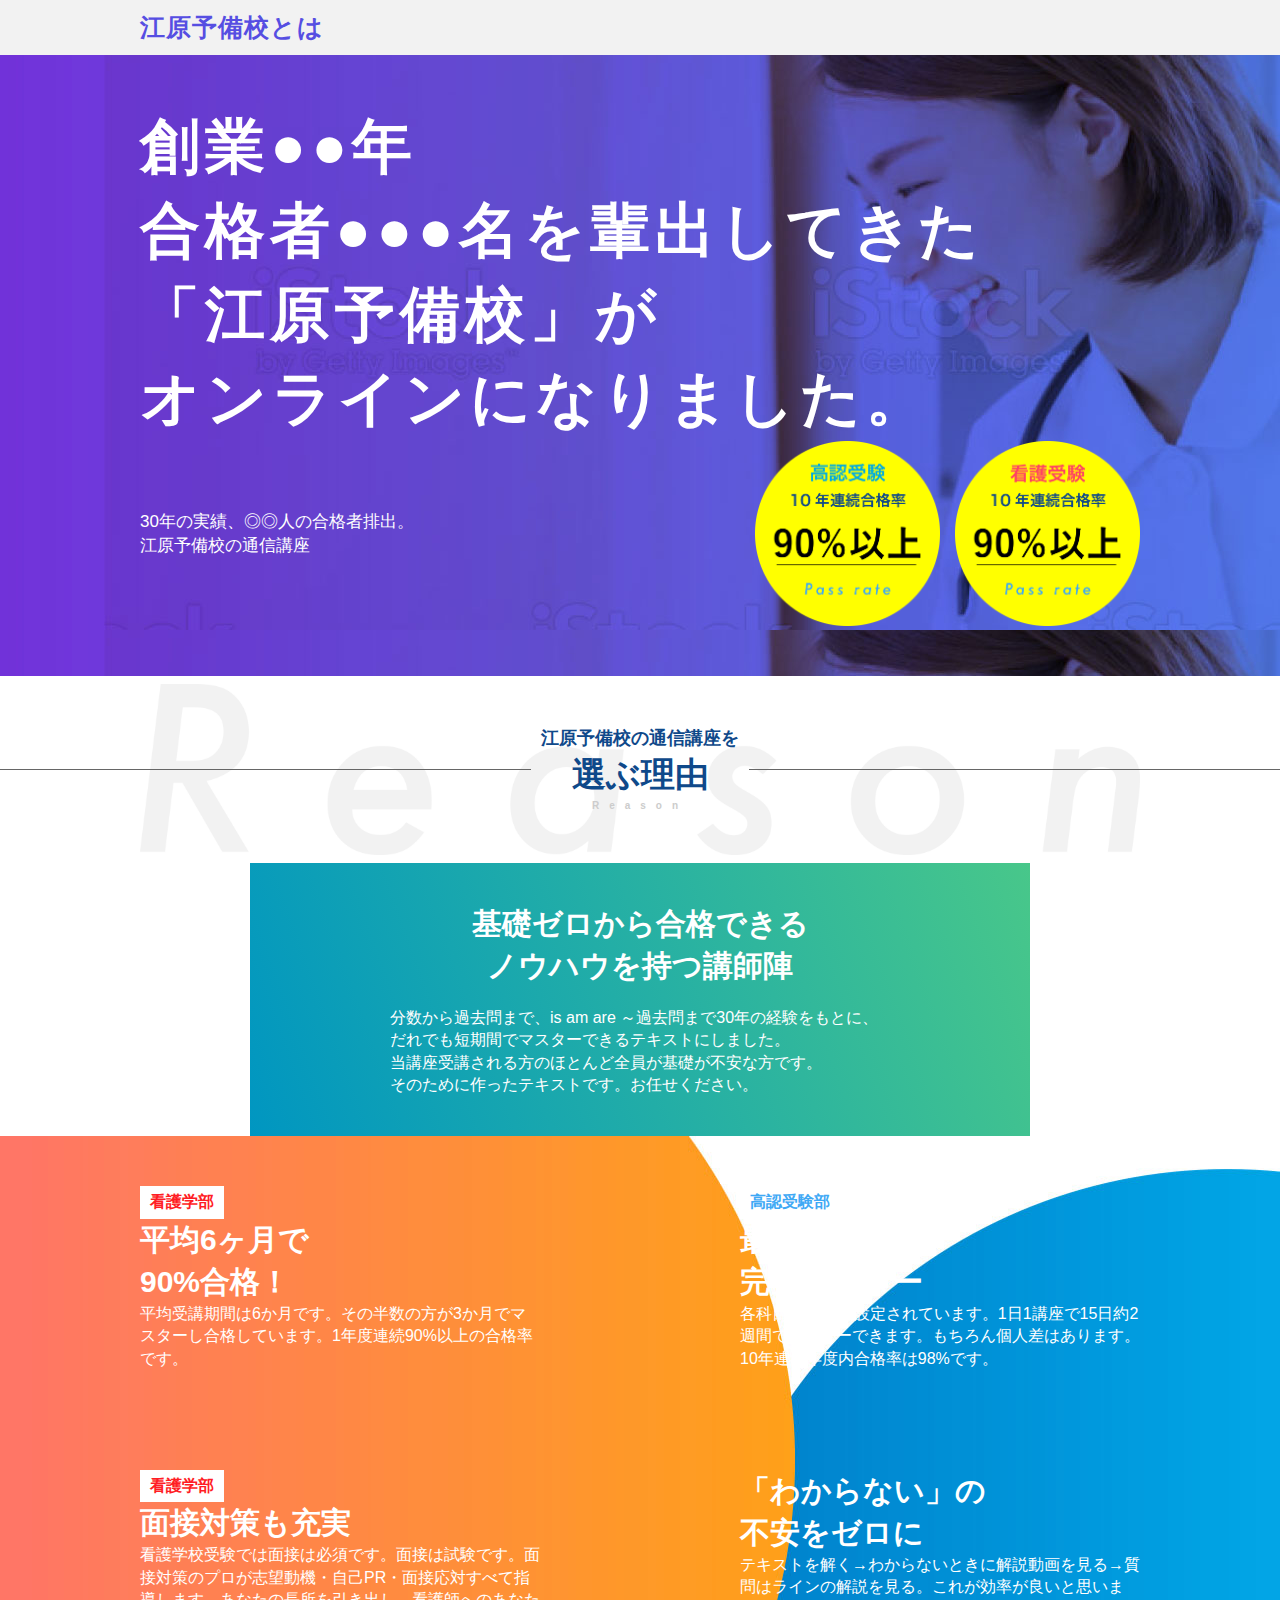
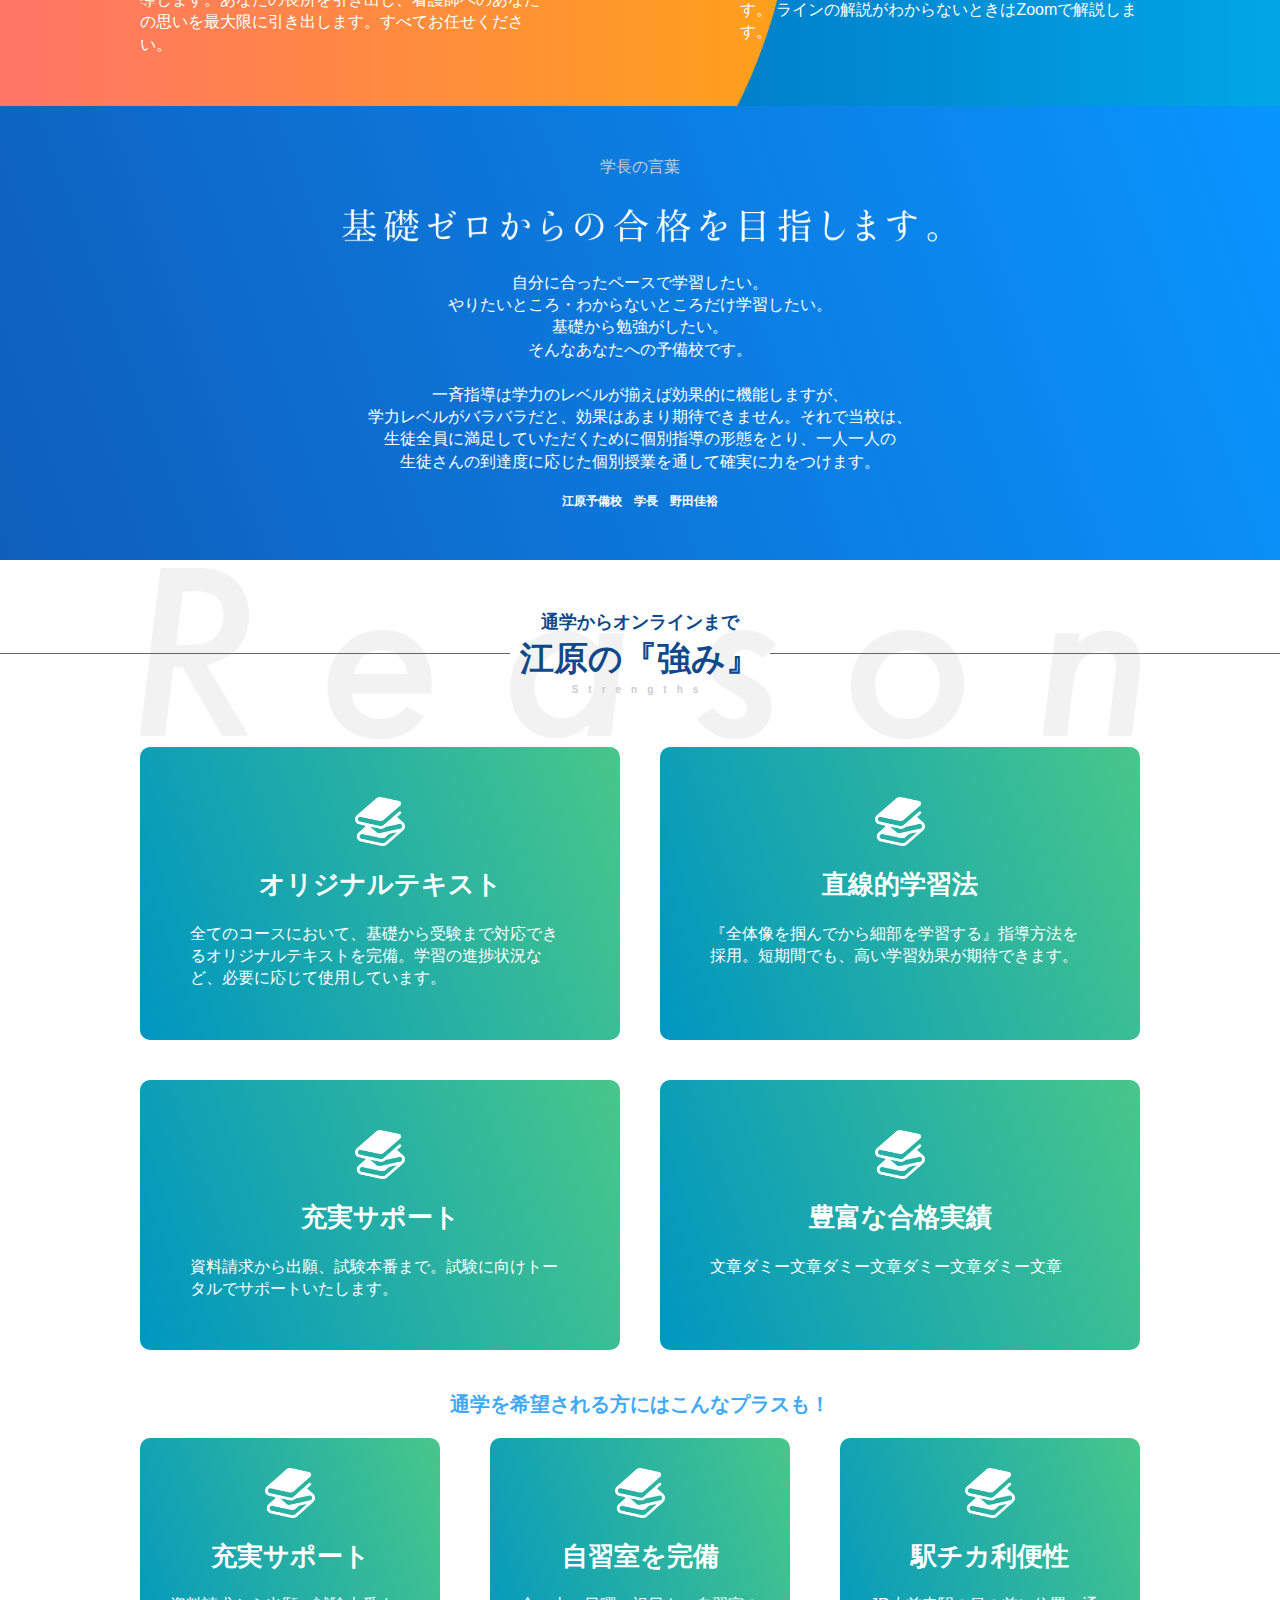
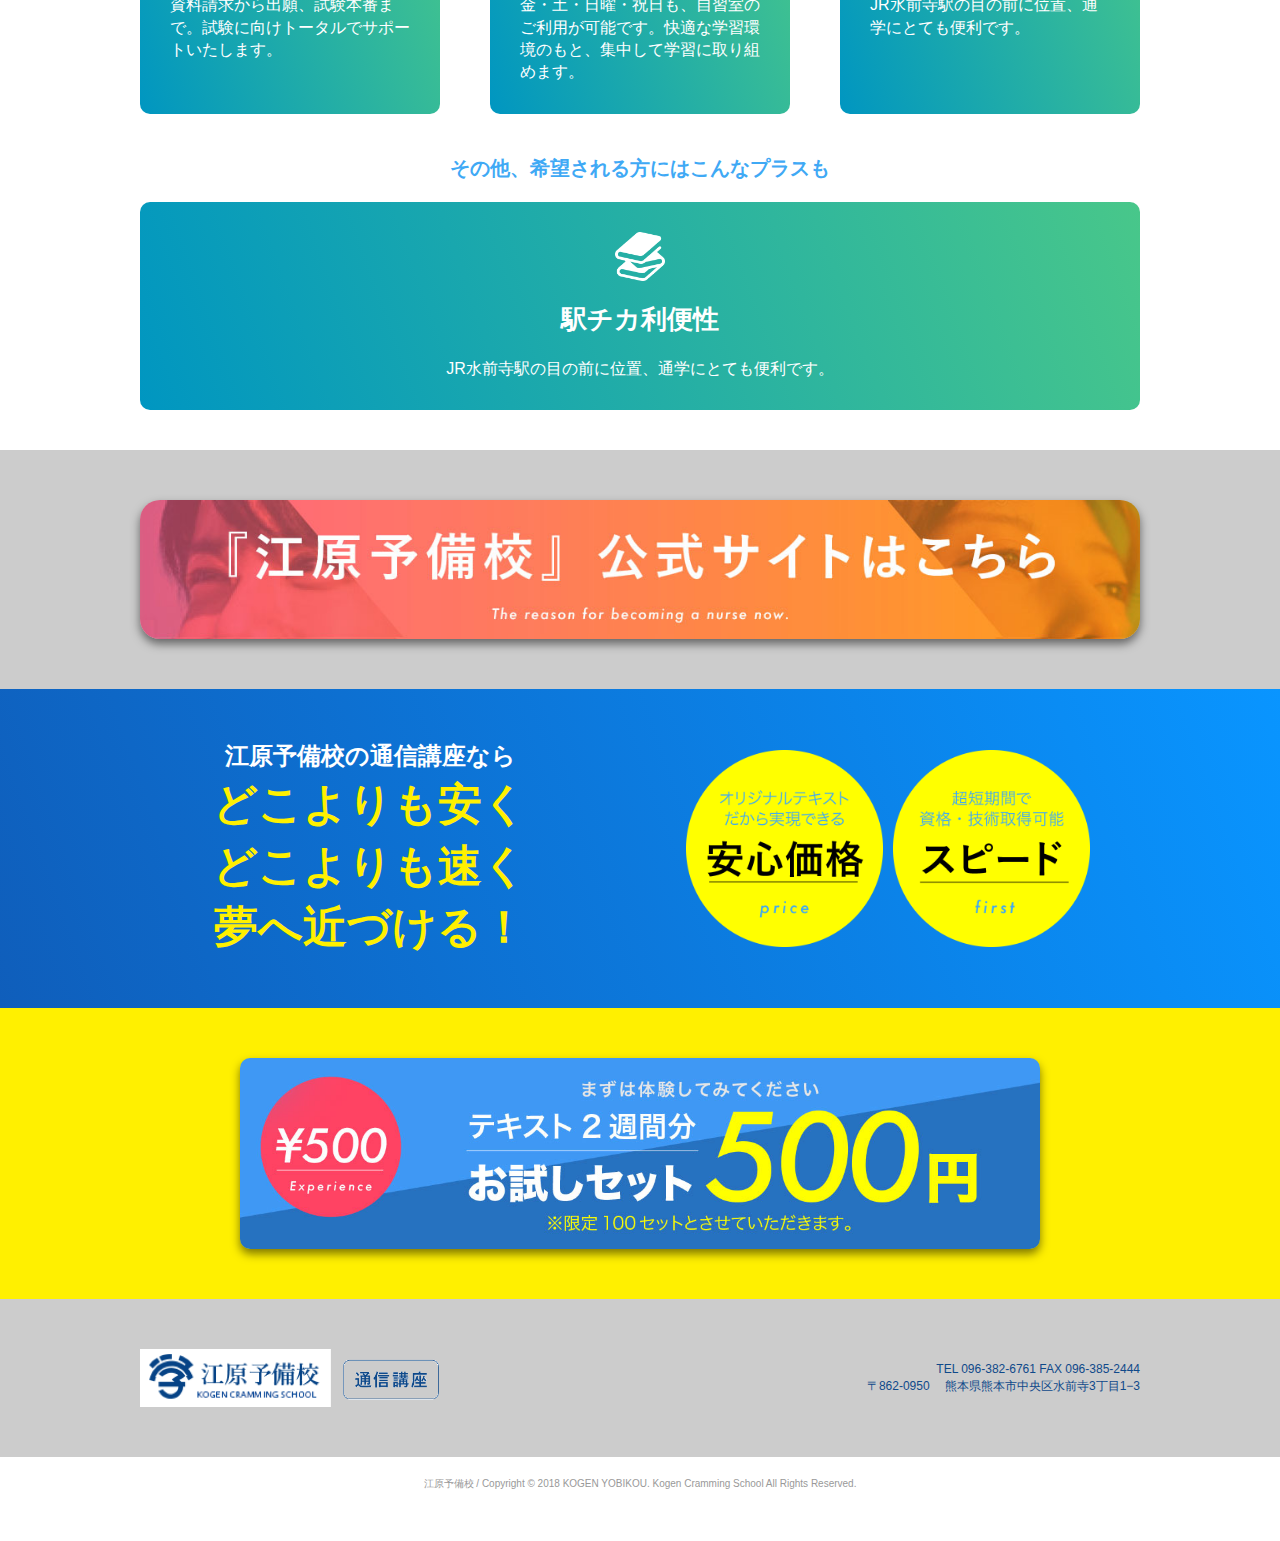
==== about/index.html @ 9f436725 "全ページ枠だけ完了" ====
<!DOCTYPE html>
<html lang="ja">

<head>

<meta charset="UTF-8">
<meta name="viewport" content="width=device-width, initial-scale=1, minimum-scale=1, maximum-scale=1, user-scalable=no">

<title>江原予備校とは？ | 江原予備校の通信講座</title>
<meta name="description" content="">
<meta name="keywords" content="通信講座,高卒認定受験,看護学校受験,高認,リモート,短期間,テキスト">
<meta name="author" content="江原予備校">
<meta name="title" content="江原予備校とは？">

<link rel="apple-touch-icon" href="../images/logo.jpeg" />
<link rel="icon" href="../images/logo.jpeg" />
<link rel="shortcut icon" href="../images/logo.jpeg" />

<link rel="stylesheet" type="text/css" href="../css/reset.css">
<link rel="stylesheet" type="text/css" href="../css/common.css">
<link rel="stylesheet" type="text/css" href="../css/about.css">

<!--js-->
<script type="text/javascript" src="https://ajax.googleapis.com/ajax/libs/jquery/2.2.4/jquery.min.js"></script>



<!-- Global site tag (gtag.js) - Google Analytics -->
</head>
<body>


<!--〜〜〜〜〜〜〜〜〜〜〜〜〜〜〜〜〜〜 header 〜〜〜〜〜〜〜〜〜〜〜〜〜〜〜〜〜〜-->
<header>



</header>
<!--〜〜〜〜〜〜〜〜〜〜〜〜〜〜〜〜〜〜 /header 〜〜〜〜〜〜〜〜〜〜〜〜〜〜〜〜〜〜-->
<!--〜〜〜〜〜〜〜〜〜〜〜〜〜〜〜〜〜〜 /header 〜〜〜〜〜〜〜〜〜〜〜〜〜〜〜〜〜〜-->

<!--〜〜〜〜〜〜〜〜〜〜〜〜〜〜〜〜〜〜 main 〜〜〜〜〜〜〜〜〜〜〜〜〜〜〜〜〜〜-->
<main>



<div class="hasei_head01 goukaku">
<div class="content_1000">
<h1 clss="sp_tx02">江原予備校とは</h1>
</div><!--1000-->
</div><!--hasei_head02-->



<div class="hasei_topimage goukaku">
<div class="content_1000">

<p class="hasei_topimage_big sp_tx01">創業●●年<br>
合格者●●●名を輩出してきた<br>
「江原予備校」が<br>
オンラインになりました。
</p>

<div class="hasei_topimage_bottom">
<p class="hasei_topimage_small sp_tx03">30年の実績、◎◎人の合格者排出。<br>江原予備校の通信講座</p>

<div class="hasei_topimage_icon">
<p><img src="../images/icon_kounin.png" alt=""/></p>
<p><img src="../images/icon_kango.png" alt=""/></p>
</div><!--icon-->

</div><!--bottom-->

</div><!--1000-->
</div><!--topimage-->





<div class="common_ti01 reason darkblue">
<div class="common_ti_in">
<p>江原予備校の通信講座を</p>
<h2>選ぶ理由</h2>
<span>Reason</span>
</div><!--in-->
</div><!--common_ti01-->


<div class="content_1000">
<div class="aboutbox01 bg_green01">
<h3>基礎ゼロから合格できる<br>
ノウハウを持つ講師陣</h3>
<p>分数から過去問まで、is am are ～過去問まで30年の経験をもとに、だれでも短期間でマスターできるテキストにしました。<br>
当講座受講される方のほとんど全員が基礎が不安な方です。<br>
そのために作ったテキストです。お任せください。</p>
</div><!--box01-->

</div><!--1000-->


<style>
.aboutbox01{
color: #fff;
padding:4%;
max-width:700px;
margin:0 auto;
}
.aboutbox01 h3{
font-weight: bold;
font-size:3rem;
text-align: center;
margin-bottom:20px;
}
.aboutbox01 p{
width:500px;
margin:0 auto;
}
</style>



<div class="aboutbox02">

<div class="content_1000">

<div class="aboutbox02_in">

<div class="aboutbox02_1">
<div class="about_txicon02">看護学部</div>
<h3>平均6ヶ月で<br>
90%合格！</h3>
<p>平均受講期間は6か月です。その半数の方が3か月でマスターし合格しています。1年度連続90%以上の合格率です。</p>
</div><!--02_1-->

<div class="aboutbox02_1">
<div class="about_txicon01">高認受験部</div>
<h3>最短2習慣で<br>
完全マスター</h3>
<p>各科目15講座で設定されています。1日1講座で15日約2週間でマスターできます。もちろん個人差はあります。
10年連続年度内合格率は98%です。</p>
</div><!--02_1-->

<div class="aboutbox02_1">
<div class="about_txicon02">看護学部</div>
<h3>面接対策も充実</h3>
<p>看護学校受験では面接は必須です。面接は試験です。面接対策のプロが志望動機・自己PR・面接応対すべて指導します。あなたの長所を引き出し、看護師へのあなたの思いを最大限に引き出します。すべてお任せください。</p>
</div><!--02_1-->

<div class="aboutbox02_1">
<h3>「わからない」の<br>
不安をゼロに</h3>
<p>テキストを解く→わからないときに解説動画を見る→質問はラインの解説を見る。これが効率が良いと思います。
ラインの解説がわからないときはZoomで解説します。</p>
</div><!--02_1-->

</div><!--02_in-->
</div><!--1000-->

</div><!--02-->
<style>

.aboutbox02{
background: url("images/cercle_bg.jpg")
}
.aboutbox02_in{
display: flex;
flex-wrap:wrap;
justify-content: space-between;
}


.aboutbox02_1{
color:#fff;
flex-basis:40%;
margin:50px 0;
}
.aboutbox02_1 h3{
font-weight: bold;
font-size:3rem;
}
.about_txicon01{
background-color:#fff;
font-weight: bold;
color:#3FA9F5;
display: inline-block;
padding:5px 10px;
}
.about_txicon02{
background-color:#fff;
font-weight: bold;
color:#FF1D25;
display: inline-block;
padding:5px 10px;
}



</style>







<div class="message_bg bg_darkblue01">
<div class="content_1000">
<h2>学長の言葉</h2>
<h3><img src="../images/message_ti.png"  alt=""/></h3>
<p>自分に合ったペースで学習したい。<br>
やりたいところ・わからないところだけ学習したい。<br>
基礎から勉強がしたい。<br>
そんなあなたへの予備校です。<br>
<br>
一斉指導は学力のレベルが揃えば効果的に機能しますが、<br>
学力レベルがバラバラだと、効果はあまり期待できません。それで当校は、<br>
生徒全員に満足していただくために個別指導の形態をとり、一人一人の<br>
生徒さんの到達度に応じた個別授業を通して確実に力をつけます。
</p>
<span>江原予備校　学長　野田佳裕</span>
</div><!--1000-->
</div><!--mes-->











<div class="common_ti01 reason darkblue">
<div class="common_ti_in">
<p>通学からオンラインまで</p>
<h2>江原の『強み』</h2>
<span>Strengths</span>
</div><!--in-->
</div><!--common_ti01-->






<div class="st_wrap">

<div class="content_1000">

<div class="st_flex01">

<div class="st_box01 bg_green01 st_box_ti">
<span><img src="images/icon01.png" alt=""/></span>
<h3>オリジナルテキスト </h3>
<p>全てのコースにおいて、基礎から受験まで対応できるオリジナルテキストを完備。学習の進捗状況など、必要に応じて使用しています。</p>
</div><!--box01-->

<div class="st_box01 bg_green01 st_box_ti">
<span><img src="images/icon01.png" alt=""/></span>
<h3>直線的学習法</h3>
<p>『全体像を掴んでから細部を学習する』指導方法を採用。短期間でも、高い学習効果が期待できます。</p>
</div><!--box01-->

<div class="st_box01 bg_green01 st_box_ti">
<span><img src="images/icon01.png" alt=""/></span>
<h3>充実サポート</h3>
<p>資料請求から出願、試験本番まで。試験に向けトータルでサポートいたします。</p>
</div><!--box01-->

<div class="st_box01 bg_green01 st_box_ti">
<span><img src="images/icon01.png" alt=""/></span>
<h3>豊富な合格実績</h3>
<p>文章ダミー文章ダミー文章ダミー文章ダミー文章</p>
</div><!--box01-->
</div><!--flex01-->



<style>
.st_wrap{
color:#fff;
}
.st_flex01{
display: flex;
justify-content: space-between;
flex-wrap: wrap;
}
.st_box01{
flex-basis:38%;
border-radius:10px;
padding:5%;
margin-bottom:4%;
}
.st_box_ti span{
display: block;
max-width:50px;
margin:0 auto;
}
.st_box_ti h3{
text-align: center;
font-weight: bold;
font-size:2.6rem;
margin:20px 0;
}

.st_bigti{
text-align: center;
font-weight: bold;
color:#3FA9F5;
margin-bottom:20px;
font-size:2rem;
}

.st_flex02{
display: flex;
justify-content: space-between;
}
.st_box02{
flex-basis:24%;
padding:3%;
border-radius:10px;
margin-bottom:4%;
}
</style>



<p class="st_bigti">通学を希望される方にはこんなプラスも！</p>






<div class="st_flex02">

<div class="st_box02 bg_green01 st_box_ti">
<span><img src="images/icon01.png" alt=""/></span>
<h3>充実サポート</h3>
<p>資料請求から出願、試験本番まで。試験に向けトータルでサポートいたします。</p>
</div><!--box02-->

<div class="st_box02 bg_green01 st_box_ti">
<span><img src="images/icon01.png" alt=""/></span>
<h3>自習室を完備</h3>
<p>金・土・日曜・祝日も、自習室のご利用が可能です。快適な学習環境のもと、集中して学習に取り組めます。</p>
</div><!--box02-->

<div class="st_box02 bg_green01 st_box_ti">
<span><img src="images/icon01.png" alt=""/></span>
<h3>駅チカ利便性</h3>
<p>JR水前寺駅の目の前に位置、通学にとても便利です。</p>
</div><!--box02-->

</div><!--flex02-->




<p class="st_bigti">その他、希望される方にはこんなプラスも</p>



<div class="st_box02 bg_green01 st_box_ti">
<span><img src="images/icon01.png" alt=""/></span>
<h3>駅チカ利便性</h3>
<p style="text-align: center;">JR水前寺駅の目の前に位置、通学にとても便利です。</p>
</div><!--box02-->


</div><!--1000-->

</div><!--st_wrap-->







<div class="bg_gray">

<div class="content_1000">

<div class="yobikou_btn">
<a href="#" target="_blank">
<img src="images/yobikou_btn.jpg" alt=""/>
</a>
</div>

</div><!--1000-->

</div><!--bggray-->




<style>
.yobikou_btn{
padding:50px 0;
}
.yobikou_btn img{
border-radius:20px;
box-shadow: 0 5px 10px 0 rgb(0 0 0 / 50%);
}
</style>







<!--★以下TOPから-->


<div class="common_message_bg">

<div class="content_1000">

<div class="common_message_in01">
<div class="common_message_tx">
<p class="sp_tx02">江原予備校の通信講座なら</p>
<h2 class="sp_tx01">どこよりも安く<br>
どこよりも速く<br>
夢へ近づける！</h2>
</div>
<div class="common_message_img">
<p><img src="../images/icon_anshin.png"  alt=""/></p>
<p><img src="../images/icon_speed.png"  alt=""/></p>
</div>
</div>
<!--in01-->

</div><!--1000-->

</div><!--bg-->






<div class="common_conbtn_bg">
<div class="content_1000">
<div class="common_conbtn_in">
<a href="#"><img src="../images/contact_btn.jpg" alt=""/>
</a>
</div>
</div><!--1000-->
</div><!--conbtn_bg-->





</main>
<!--〜〜〜〜〜〜〜〜〜〜〜〜〜〜〜〜〜〜 /main 〜〜〜〜〜〜〜〜〜〜〜〜〜〜〜〜〜〜-->

<!--〜〜〜〜〜〜〜〜〜〜〜〜〜〜〜〜〜〜 footer 〜〜〜〜〜〜〜〜〜〜〜〜〜〜〜〜〜〜-->
<footer>

<div class="footer_bg">
<div class="content_1000">
<div class="footer_in">
<h2><a href="/"><img src="../images/footer_logo.gif"  alt=""/></a></h2>
<p>TEL 096-382-6761 FAX 096-385-2444<br>
〒862-0950 　熊本県熊本市中央区水前寺3丁目1−3</p>
</div><!--in-->
</div><!--1000-->
</div><!--bg-->

<div class="content_1000">
<p class="footer_copy">
江原予備校 / Copyright © 2018 KOGEN YOBIKOU. Kogen Cramming School All Rights Reserved.
</p><!--copy-->
</div><!--1000-->


</footer>
<!--〜〜〜〜〜〜〜〜〜〜〜〜〜〜〜〜〜〜 /footer 〜〜〜〜〜〜〜〜〜〜〜〜〜〜〜〜〜〜-->

</body>

<!--<script type="text/javascript">
document.getElementById("nobi_btn_in").style.display ="none";
document.getElementById("nobi_btn").addEventListener("click",function(){
    clickBtn1();
});
function clickBtn1(){
	const p1 = document.getElementById("nobi_btn_in");
	if(p1.style.display=="block"){
		// noneで非表示
		p1.style.display ="none";
	}else{
		// blockで表示
		p1.style.display ="block";
	}
}
</script>-->

</html>
---- css/common.css ----
@charset "UTF-8";
/* ==================================================================================================================
==================================================================================================================

基本設定（pc）

==================================================================================================================
==================================================================================================================*/


/*基本CSS*/

* {
    margin: 0;
    padding: 0;
    }

html {
	position: relative;
    height:100%;
    font-size: 10px;
    -webkit-font-smoothing: antialiased;/* safariちらつき防止 */
    }


body {
    position: relative;
    width: 100%;
    font-family:Helvetica Neue,Segoe UI,Hiragino Kaku Gothic ProN,"メイリオ","Hiragino Kaku Gothic Pro",meiryo,sans-serif;
    line-height: 1.4;
	overflow-wrap: break-word;/* 文字の折り返し */
	font-size:1.6rem;
    }

.clearfix {
    display: block;
	}
	
.clearfix:after {
    content: ".";
    display: block;
    height: 0;
    clear: both;
    visibility: hidden;
    overflow: hidden;/* 隙間対応 */
    font-size: 0.1em;/* 隙間対応 */
    line-height: 0;/* 隙間対応 */
    }


/* 電話番号設定 */

a[href^="tel:"] {
    pointer-events: none;
    opacity: 1;
    -webkit-opacity: 1;
    -moz-opacity: 1;
    color: #333;
    }



/*リンク指定*/

a {
    color: #000;
    }

a:hover {
	color:#999;
    transition: 0.5s;
    }

a img:hover {
    opacity: 0.6;
    transition: 0.5s;
    }

img {
    width: 100%;
    }

_:-ms-lang(x), img {
    width: 100%;
    }


/*ボックス*/
.content_1000 {
    max-width: 1000px;
    margin: 0 auto;
    }
	
/*表示・非表示*/
.pc {display: block;}

.tab{display: none;}

.sp {display: none;}

.pc_tab {display: block;}
.tab_sp {display: none;}
/*改行*/
.br-pc {
    display: block;
}

.br-tab {
    display: none;
}

.br-sp {
    display: none;
}



/* ----------- */
/* 共通
/* ----------- */

/*ボタン*/
.common_btn01 a{
background-color: #FFF;
border-radius:10px;
box-shadow: 0 5px 10px 0 rgb(0 0 0 / 50%);
font-size: 2rem;
    font-weight: bold;
    padding: 10px 20px;
	margin: 0 auto;
	display: inline-block;
	letter-spacing:1px;
}


/*大タイトル*/
.common_ti01 {
    display: flex;
    align-items: center;
	font-weight: bold;
	padding: 50px 0;
}
.common_ti01:before,
.common_ti01:after {
    content: "";
    height: 1px;
    flex-grow: 1;
    background-color: #666;
}

.common_ti01:before {
    margin-right: 1rem;
}
.common_ti01:after {
    margin-left: 1rem;
}

.common_ti01 p{
font-size:1.8rem;
text-align: center;
}
.common_ti01 h2{
font-size:3.4rem;
text-align: center;
}
.common_ti01 span{
letter-spacing: 10px;
color: #ccc !important;
font-size:1rem;
text-align:center;
display: block;
}


/*背景文字・個別設定*/
.common_ti01.course{
background: url("../images/tibg_course.gif") 100%;
	background-size: 1000px;
    background-repeat: no-repeat;
    background-position: center;
}

.common_ti01.reason{
background: url("../images/tibg_reason.gif") 100%;
	background-size: 1000px;
    background-repeat: no-repeat;
    background-position: center;
}

.common_ti01.passing{
background: url("../images/tibg_passing.gif") 100%;
	background-size: 1000px;
    background-repeat: no-repeat;
    background-position: center;
}

.common_ti01.contact{
background: url("../images/tibg_contact.gif") 100%;
	background-size: 1000px;
    background-repeat: no-repeat;
    background-position: center;
}
.common_ti01.qa{
background: url("../images/tibg_qa.png") 100%;
	background-size: 1000px;
    background-repeat: no-repeat;
    background-position: center;
	
}

/*文字色・個別設定*/
.common_ti01.darkblue{
color:#0F498A;
}

.common_ti01.blue{
color:#3FA9F5;
}

.common_ti01.pink{
color:#FF4263;
}

.common_ti01.perple{
color:#662D91;
}


.common_ti01.white{
color:#fff;
}



/*背景グラデーション設定*/
.bg_darkblue01{
 background: linear-gradient(70deg, #0F5EBB, #0995FF);
}


.bg_blue01{
 background: linear-gradient(70deg, #007DC7, #01C8FF);
}

.bg_pink01{
 background: linear-gradient(70deg, #FFA118, #FF6485);
}

.bg_perple01{
 background: linear-gradient(70deg, #5092FF, #7132D8);
}

.bg_green01{
 background: linear-gradient(70deg, #0096C1, #48C78A);
}

.bg_gray{
background-color: #ccc;
}


/*理由*/

.common_reason_wrap{
    color: #fff;
}
.common_reason_01_box,
.common_reason_02_box
{
display: flex;
justify-content: space-between;
	padding: 5%;
    box-sizing: border-box;
	align-items: center;
	margin-bottom:50px;
}
.common_reason_01_box div,
.common_reason_02_box div{
flex-basis:46%;
}

.common_reason_01_box div img{
max-width: 440px;
}

.common_reason_wrap h3{
font-weight: bold;
font-size:3rem;
text-align: center;
margin-bottom:20px;
}


/*体験*/

.common_taiken_wrap{
border: 4px solid #ccc;
border-top:none;
padding: 0% 5% 5% 5%;
margin-bottom:50px;
}

.common_taiken_box{
display: flex;
justify-content: space-between;
}

.common_taiken_fuki img{
max-width: 500px;
margin: 0 auto;
}

.common_taiken_fuki{
margin-top:40px;
}
.common_taiken_fuki:first-child{
margin-top:0px;
}

.common_taiken_in01,
.common_taiken_in02{
text-align: left;
flex-basis:48%;
}

.common_taiken_in01 div{
font-weight: bold;
display: inline;
color: #fff;
padding: 3px 6px;

    margin-bottom: 10px;
}

.common_taiken_in01 span{
display: block;
}
.common_taiken_kango{
background-color: #FF4263;
}
.common_taiken_kounin{
background-color: #3FA9F5;
}

.common_taiken_in01 h3{
font-weight: bold;
font-size:2.0rem;
margin: 20px 0;
}


.common_taiken_btn{
text-align: center;
padding:30px 0;
background-color: #ccc;
margin-bottom:50px;
}

.common_taiken_btn a{
color: #0F498A;
}




/* ----------- */
/* 下部固定
/* ----------- */

/*メッセージ*/
.common_message_bg{
 background:  linear-gradient(70deg, #0F5EBB, #0995FF);
}

.common_message_bg02{
 background: linear-gradient(70deg, #FFA118, #FF6485);
}



.common_message_in01{
display: flex;
font-weight: bold;
justify-content: space-between;
    padding: 50px;
	align-items: center;
}
.common_message_tx {
text-align: center;
flex-basis:40%
}
.common_message_tx p{
color: #fff;
font-size:2.4rem;
}

.common_message_tx h2{
color: #fff000;
font-size:4.4rem;
}
.common_message_img{
display: flex;
flex-basis:46%;

}
.common_message_img p{
margin-left: 10px;
}



/*問い合わせボタン*/

.common_conbtn_bg{background-color: #fff000;
padding:50px 0;}
.common_conbtn_in{
max-width:800px;
margin: 0 auto;
}
.common_conbtn_in a img{
border-radius: 10px;
box-shadow: 0 5px 10px 0 rgb(0 0 0 / 50%);
}

.common_marker01{
background-color: #FFFF00;
    padding: 2px 7px;
    margin: 0px 3px;
	color: #0F498A;
}

.common_marker02{
background-color: #FFFF00;
    padding: 2px 7px;
    margin: 0px 3px;
	color: #0081F5;
}


.common_marker03{
background-color: #FFFF00;
    padding: 2px 7px;
    margin: 0px 3px;
	color: #FF4263;
}

/* ----------- */
/* フッター
/* ----------- */


.footer_bg{
background-color: #ccc;
padding:50px 0;
}

.footer_in{
display: flex;
justify-content: space-between;
align-items: center;
}

.footer_in h2{
max-width:300px;
}
.footer_in p{
color: #0f498a;
text-align: right;
font-size:1.2rem;
}
.footer_copy{
text-align: center;
color: #999;
font-size:1.0rem;
margin:20px auto;
padding-bottom:50px;
}



/* =================派生ページ設定ここから===================*/



/* ----------- */
/* 派生ヘッダー
/* ----------- */

.hasei_head01{
background-color: #f2f2f2;
}
.hasei_head01 h1{
font-weight: bold;
font-size:2.5rem;
letter-spacing: 1px;
padding: 10px 0;
}
.hasei_head01.kounin{
color:#3FA9F5;
}
.hasei_head01.kango{
color:#FF4263;
}
.hasei_head01.goukaku{
color:#564EE2;
}


.hasei_topimage{
background-color: blue;
color: #fff;
padding: 50px;
}
.hasei_topimage_big{
font-weight: bold;
font-size: 6rem;
    letter-spacing: 5px;
}

.hasei_topimage_bottom{
display: flex;
justify-content: space-between;
align-items: center;
}
.hasei_topimage_small{
font-size:1.7rem;
flex-basis:50%;
}
.hasei_topimage_icon{
flex-basis:40%;
display: flex;
}
.hasei_topimage_icon p{
margin-left:15px;
}


.hasei_topimage.kounin{
background-image: url("../kounin/images/topimage_bg.jpg");
}

.hasei_topimage.kango{
background-image: url("../kango/images/topimage_bg.jpg");
}


.hasei_topimage.goukaku{
background-image: url("../goukaku/images/topimage_bg.jpg");
}







.hasei_head02{
background-color: blue;
    padding: 60px 0;
}

.hasei_head02 h1{
color: #fff;
	font-weight: bold;
    font-size: 3rem;
}



/* ----------- */
/* 吹き出し
/* ----------- */




/* 吹き出し本体 - 普通の吹き出し */
.balloon1{
  position: relative;
  padding: 10px 20px;
  background-color: #3e3e3e;
  border-radius: 40px;         /* 角丸を指定 */
  display: inline-block;
  font-weight: bold;
  color: #fff;
      top: 20px;
}
/* 三角アイコン - 普通の吹き出し */
.balloon1::before{
  content: '';
  position: absolute;
  display: block;
  width: 0;
  height: 0;
  left: -13px;
  top: 11px;
  border-right: 15px solid #3e3e3e;
  border-top: 10px solid transparent;
  border-bottom: 10px solid transparent;
}




/* ----------- */
/* 下部メッセージ
/* ----------- */

.message_bg {
text-align: center;
padding:50px 0;
}
.message_bg h2{
color: #ccc
}

.message_bg h3{
max-width: 600px;
margin: 30px auto;
}

.message_bg p{
color: #fff;
}

.message_bg span{
display: block;
font-weight: bold;
color: #fff;
font-size:1.2rem;
margin-top:20px;
}




/* ==================================================================================================================
==================================================================================================================

基本設定（tab）

==================================================================================================================
================================================================================================================== */



@media screen and (max-width: 999px) {
	
/* 電話番号設定 */

a[href^="tel:"] {
    pointer-events: auto;
    }


.content_1000 {
	width:90%;
	}
	
/*表示・非表示*/
.pc {display: none;}

.tab{display: block;}

.sp {display: none;}

.pc_tab {display: block;}
.tab_sp {display: block;}

/*改行*/
.br-pc {
    display: none;
}

.br-tab {
    display: block;
}

.br-sp {
    display: none;
}


/* ----------- */
/* 下部固定
/* ----------- */

/*メッセージ tabは改行なし*/


.common_message_tx br{
display: none;
}


/*文字色・個別設定*/
.common_ti01{
background-size: 110% !important;
}


}

/* ==================================================================================================================
==================================================================================================================

基本設定（sp）

==================================================================================================================
================================================================================================================== */



@media screen and (max-width: 764px) {
	
	
body {
	font-size:1.4rem;
    }	

/*改行*/
.br-pc {
    display:none;
}

.br-tab {
    display:none;
}

.br-sp {
    display:block;
}

/*表示・非表示*/
.pc {display: none;}

.tab{display: none;}

.sp {display: block;}

.pc_tab {display: none;}
.tab_sp {display: block;}


/*文字サイズ*/

.sp_tx01{
	font-size:2.4rem !important;
}

.sp_tx02{
	font-size:1.8rem !important;
}

.sp_tx03{
	font-size:1.4rem !important;
}

.sp_tx04{
	font-size:1.2rem !important;
}

.sp_tx05{
	font-size:0.8rem !important;
}




/*理由*/
.common_reason_01_box,
.common_reason_02_box {
flex-wrap: wrap;}

.common_reason_01_box div, .common_reason_02_box div {
    flex-basis: 100%;
}
.common_reason_02_box div:first-child {
order:2;
}

.common_reason_02_box div:last-child {
order:1;
}

/*体験*/
.common_taiken_box {
flex-wrap:wrap;
}
.common_taiken_in01, .common_taiken_in02 {
    flex-basis: 100%;
	}

/* ----------- */
/* 下部固定
/* ----------- */
/*メッセージ*/
.common_message_in01{
flex-wrap:wrap;
}
.common_message_tx,
.common_message_img{
    flex-basis: 100%;
}

.common_message_in01 {
    padding: 3%;
}

.common_message_tx br {
    display: block;
}

/* ----------- */
/* フッター
/* ----------- */
.footer_in {
flex-wrap:wrap;
}

.footer_in p {
    text-align: center;
	margin-top:10px;

}


/* =================派生ページ設定ここから===================*/



/* ----------- */
/* 派生ヘッダー
/* ----------- */






.hasei_topimage_bottom {
flex-wrap:wrap;
}

.hasei_topimage_small,
.hasei_topimage_icon{
    flex-basis: 100%;
}

.hasei_topimage{
padding:50px 0;
}

.hasei_topimage_big {
    letter-spacing: 1px;}

.hasei_topimage_icon {
    max-width: 80%;}
.hasei_topimage_small {
margin:10px 0;
}




}
---- css/about.css ----
/*PC-------------------------------------------------------------------*/


/* ----------- */
/* 上・合格実績リスト
/* ----------- */




/*tablet--------------------------------------------------------------------------------------------------------------------------------------*/

@media screen and (max-width: 999px) {



}


/*smartphone------------------------------------------------------------------------------------------------------------------------------*/

@media screen and (max-width: 764px) {


}
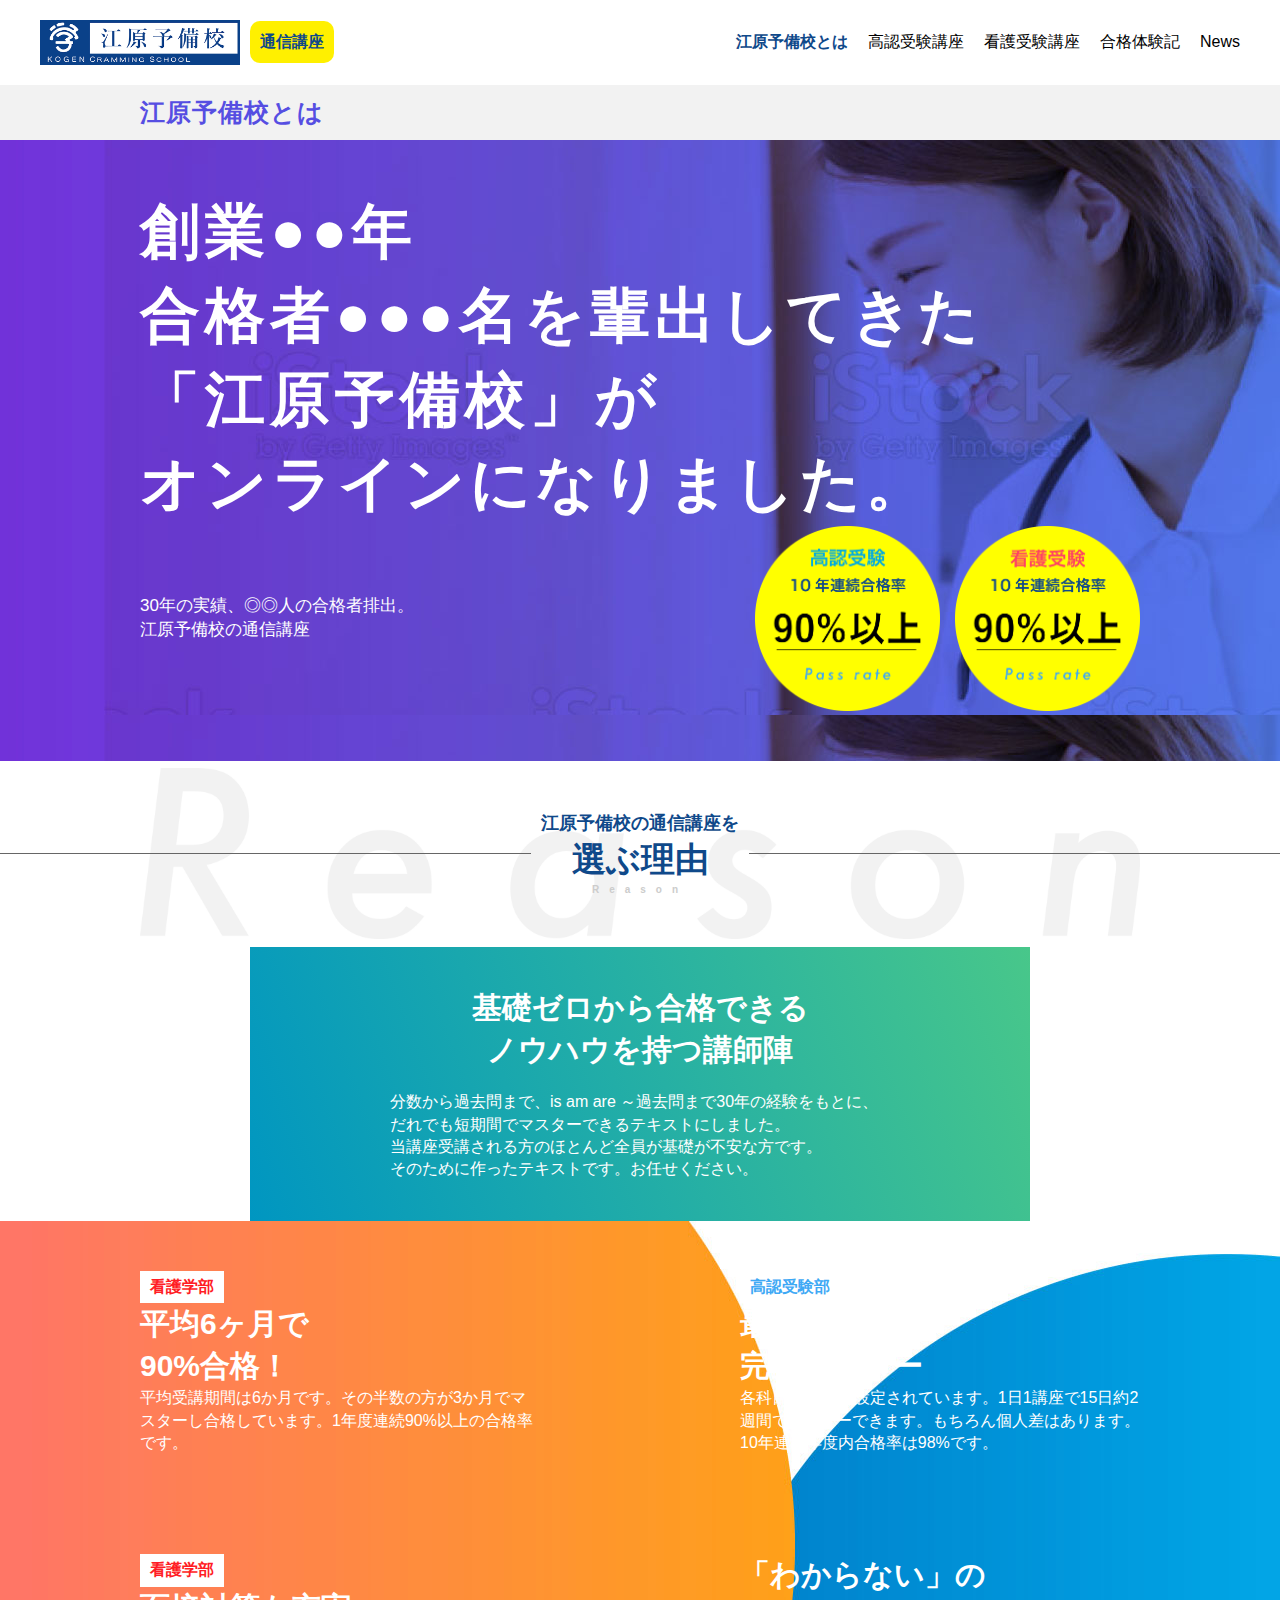
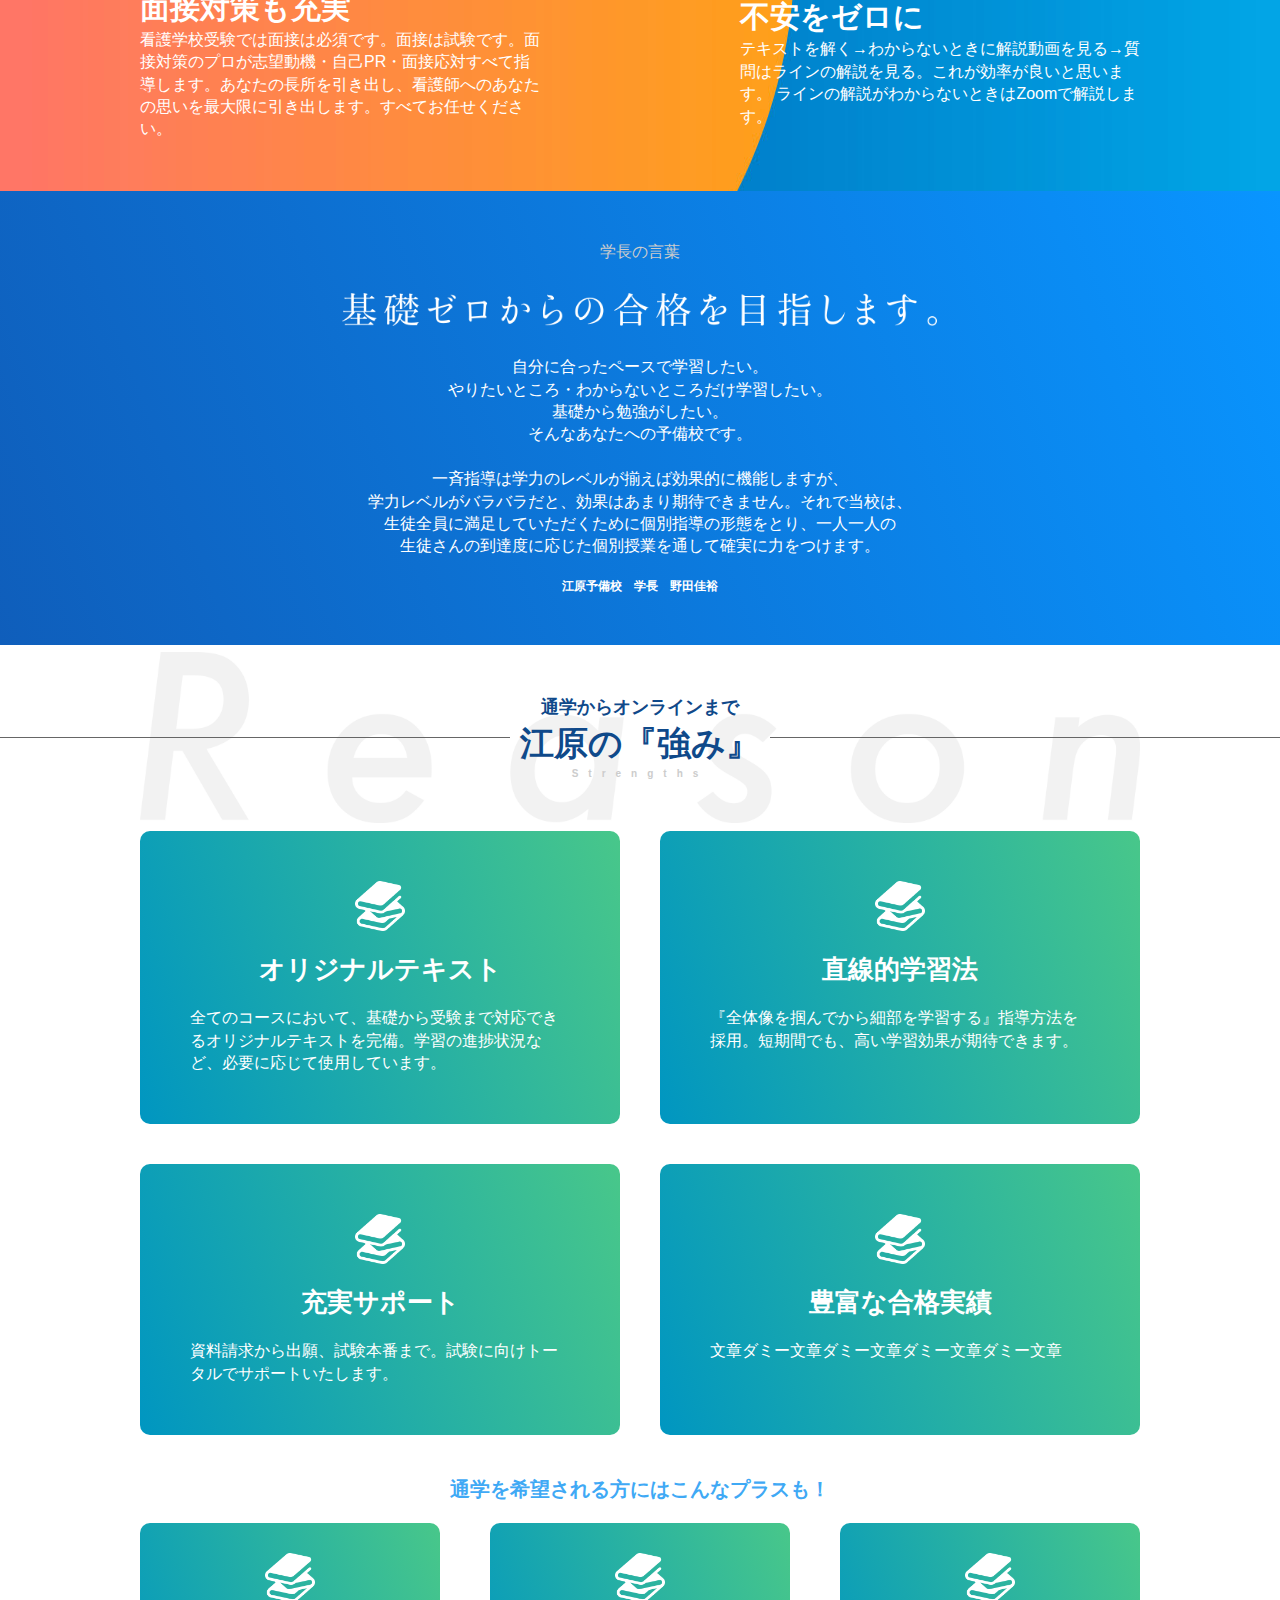
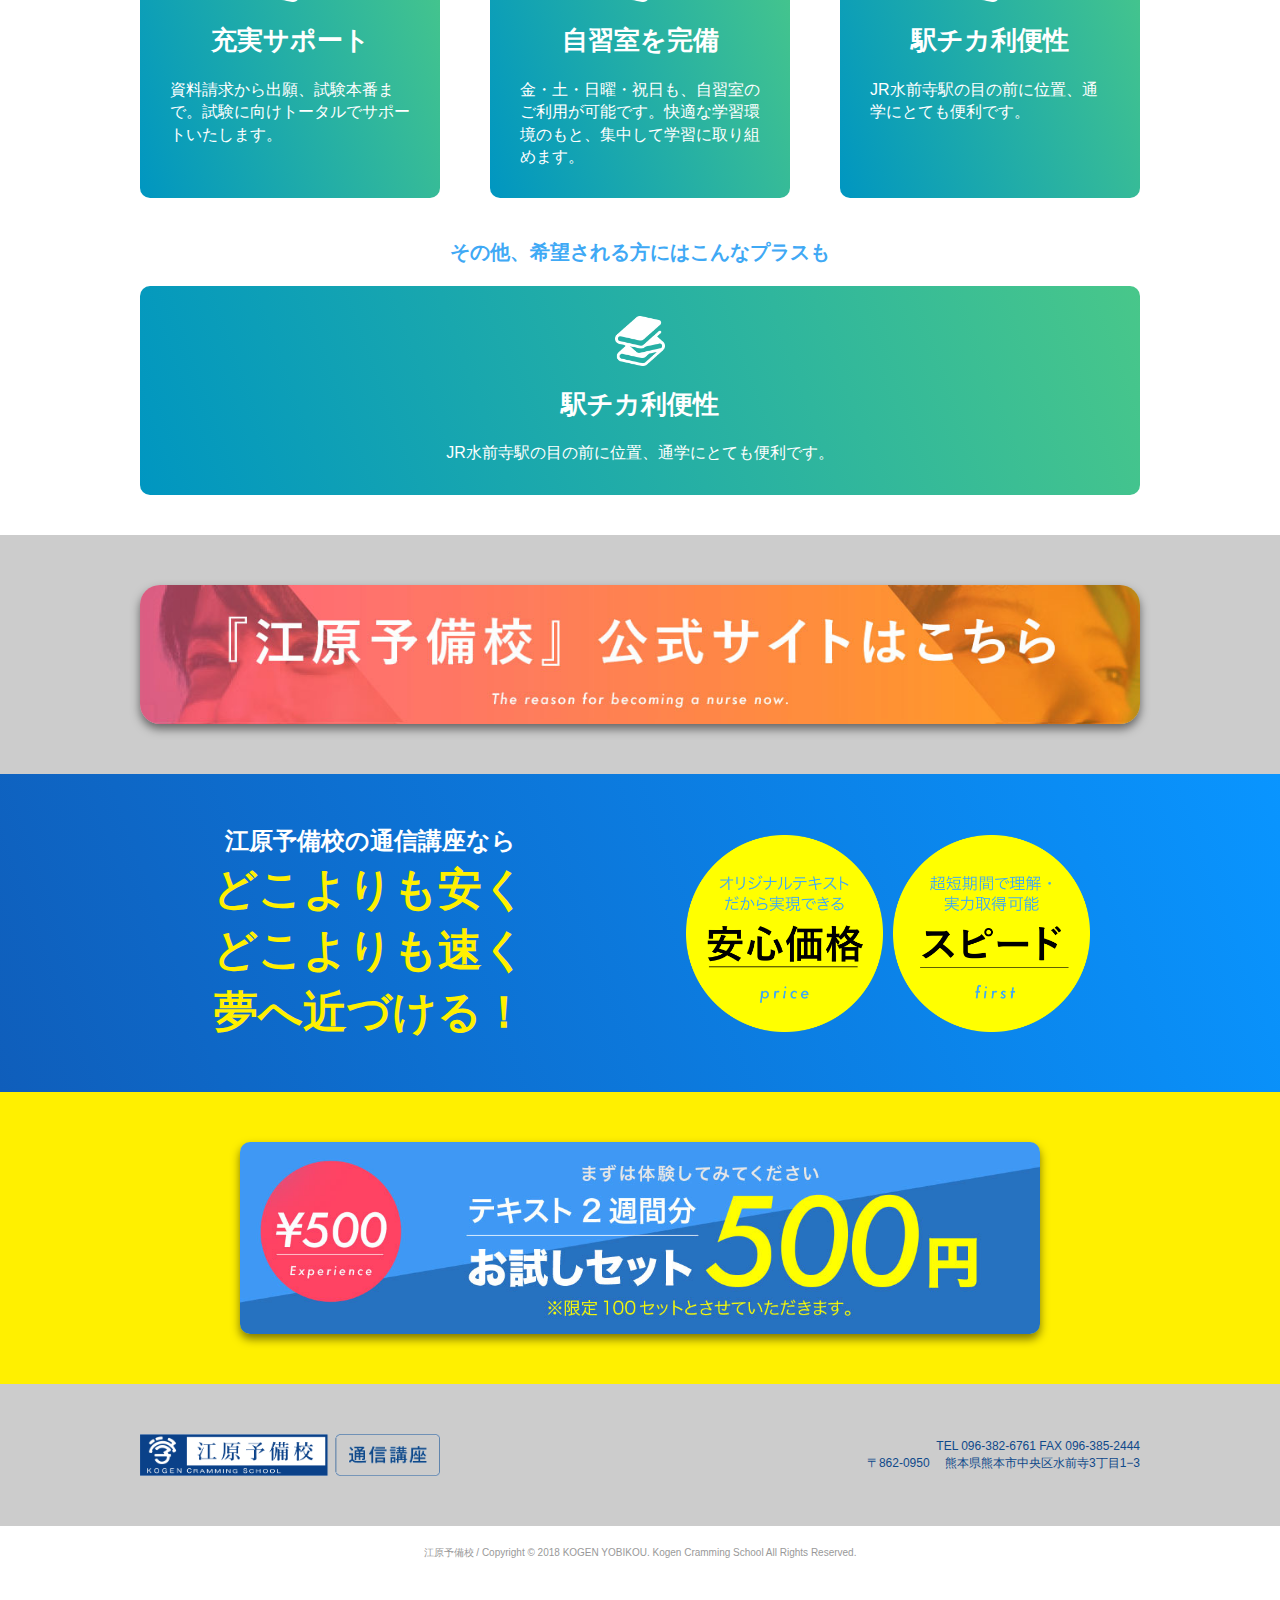
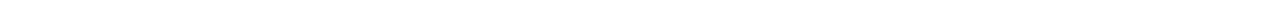
==== commit 05b831d7: "sp対応中" ====
--- a/about/index.html
+++ b/about/index.html
@@ -34,10 +34,32 @@
 <!--〜〜〜〜〜〜〜〜〜〜〜〜〜〜〜〜〜〜 header 〜〜〜〜〜〜〜〜〜〜〜〜〜〜〜〜〜〜-->
 <header>
 
-
+<div class="header_box">
+
+<h1>
+<a href="/about"><img src="../images/logo.gif" alt="江原予備校"/></a>
+<p>通信講座</p>
+</h1>
+
+<nav id="nav">
+<ul>
+<li><a href="/about" class="hover">江原予備校とは</a></li>
+<li><a href="/kounin">高認受験講座</a></li>
+<li><a href="/kango">看護受験講座</a></li>
+<li><a href="/goukaku">合格体験記</a></li>
+<li><a href="/news">News</a></li>
+</ul>
+</nav>
+
+</div><!--header_box-->
+
+<div id="hamburger">
+<span class="inner_line" id="line1"></span>
+<span class="inner_line" id="line2"></span>
+<span class="inner_line" id="line3"></span>
+</div><!--humberger-->
 
 </header>
-<!--〜〜〜〜〜〜〜〜〜〜〜〜〜〜〜〜〜〜 /header 〜〜〜〜〜〜〜〜〜〜〜〜〜〜〜〜〜〜-->
 <!--〜〜〜〜〜〜〜〜〜〜〜〜〜〜〜〜〜〜 /header 〜〜〜〜〜〜〜〜〜〜〜〜〜〜〜〜〜〜-->
 
 <!--〜〜〜〜〜〜〜〜〜〜〜〜〜〜〜〜〜〜 main 〜〜〜〜〜〜〜〜〜〜〜〜〜〜〜〜〜〜-->
@@ -501,5 +523,5 @@
 	}
 }
 </script>-->
-
+<script src="../js/humberger.js"></script>
 </html>
--- a/css/common.css
+++ b/css/common.css
@@ -115,9 +115,55 @@
 
 
 
+
+
 /* ----------- */
 /* 共通
 /* ----------- */
+
+
+
+
+
+/*ヘッダー*/
+.header_box{
+max-width:1200px;
+display: flex;
+margin:20px auto;
+padding:0 20px 0 20px;
+align-items: center;
+justify-content:space-between;
+}
+
+.header_box h1{
+display: flex;
+align-items: center;
+}
+.header_box h1 img{
+max-width:200px;
+}
+.header_box p{
+background-color: #fff000;
+color:#0F498A;
+margin-left:10px;
+padding:10px;
+font-weight: bold;
+border-radius:10px;
+}
+
+#nav ul{display: flex;
+margin-right: 0;
+justify-content: flex-end;}
+
+#nav ul li{
+margin-left:20px;
+}
+
+#nav a.hover{
+color:#0F498A;
+font-weight:bold;
+}
+
 
 /*ボタン*/
 .common_btn01 a{
@@ -297,7 +343,6 @@
 border: 4px solid #ccc;
 border-top:none;
 padding: 0% 5% 5% 5%;
-margin-bottom:50px;
 }
 
 .common_taiken_box{
@@ -334,6 +379,7 @@
 
 .common_taiken_in01 span{
 display: block;
+margin-top:10px;
 }
 .common_taiken_kango{
 background-color: #FF4263;
@@ -699,6 +745,161 @@
 }
 
 
+
+
+
+
+
+
+
+
+
+
+
+
+
+
+
+
+
+
+
+/* ----------- */
+/* ハンバーガーメニュー　★精査中
+/* ----------- */
+
+
+.header_box h1 img {
+width:150px;
+	}
+.header_box h1{
+	margin: 8px 0 0 10px;
+	}
+.header_box{
+display: block;
+    position: fixed;
+	    z-index: 1;
+margin:0;
+padding:0px;
+width:100%;
+}
+
+.header_box p {
+    padding: 5px;
+    font-size: 1rem;
+	}
+
+#nav{
+    position: absolute;
+    left:-50%;
+    width:50%;
+    height:100vh;
+    background:#ffffff;
+    transition:.7s;
+}
+
+#nav ul{
+    padding-top: 80px;
+	display: block;/*PCスタイルの解除*/
+}
+
+#nav ul li{
+    list-style-type: none;
+	margin-left:0;/*PCスタイルの解除*/
+
+}
+
+#nav a{
+    display: block;
+    text-decoration: none;
+    color: #000000;
+    margin: 0 15px;
+    padding: 10px;
+    transition: .5s;
+}
+
+#nav li a:hover{
+    color: #ffffff;
+    background: #cd5c5c;
+    border-bottom: none;
+}
+
+#hamburger {
+    display: block;
+    position: absolute;
+        top: 15px;
+    right: -16px;
+    width: 55px;
+    height: 20px;
+    cursor: pointer;
+    transition: .2s;
+	z-index: 999999;
+}
+  
+header {
+    /*ヘッダーを固定*/
+    position: fixed;
+    width: 100%;
+    height: 50px;
+    background: #fff;
+}
+
+.inner_line {
+    display: block;
+    position: absolute;
+    left: 0;
+    width: 25px;
+    height: 2px;
+    background-color: #0F498A;
+    transition: 0s;
+    border-radius: 4px;
+    transition:.2s;
+}
+
+#line1 {
+    top: 0;
+    transform:-45deg;
+  }
+  #line2 {
+    top: 9px;
+
+  }
+  #line3 {
+    bottom: 0px;
+    transform:45deg;
+
+}
+
+.in{
+    transform: translateX(100%);
+}
+
+.line_1,.line_2,.line_3{
+    background: red;
+    transition: .2s;
+}
+  
+.line_1 {
+    transform:rotate(-45deg);
+	top:8px !important;
+}
+
+.line_2 {
+    top:20px;
+    opacity:0;
+}
+
+.line_3 {
+    /*45度回転させる*/
+    transform: rotate(45deg);
+       bottom: 10px !important;
+}
+
+main{padding-top:50px;}
+
+
+
+
 }
 
 /* ==================================================================================================================
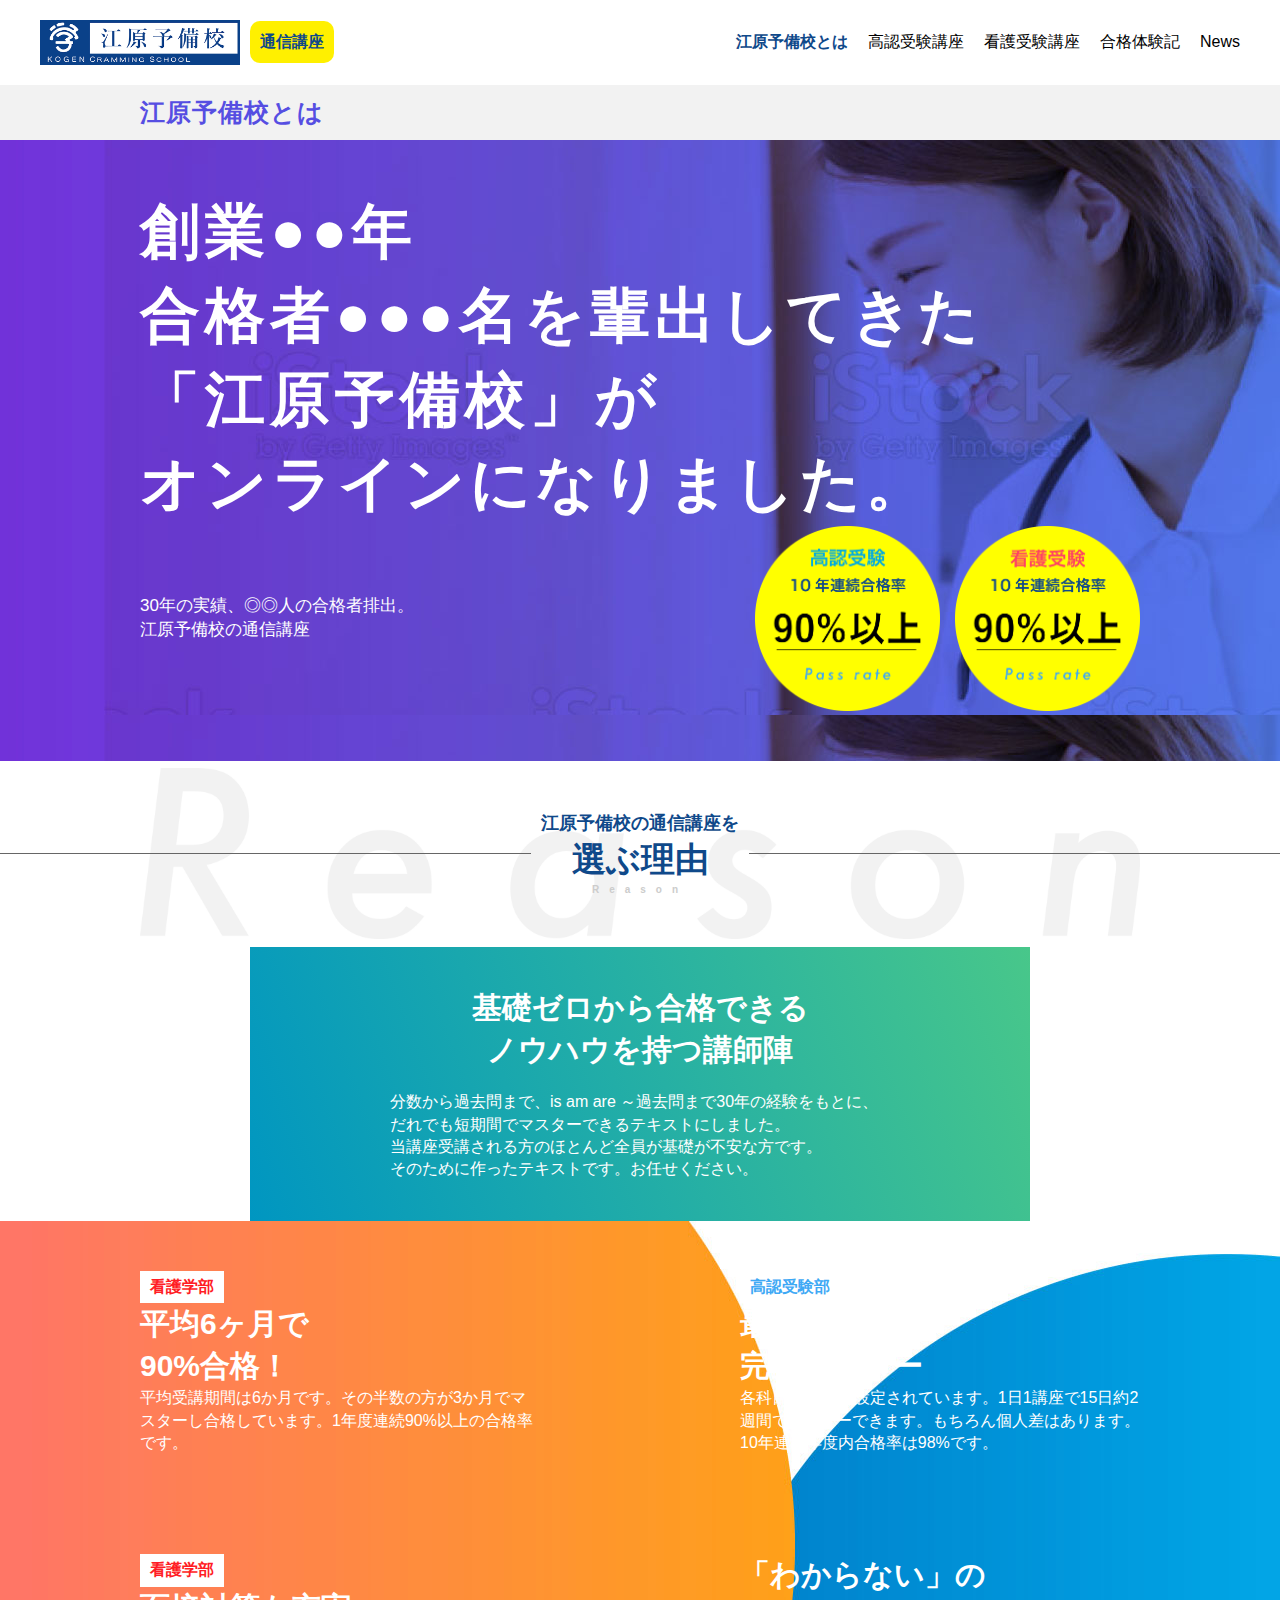
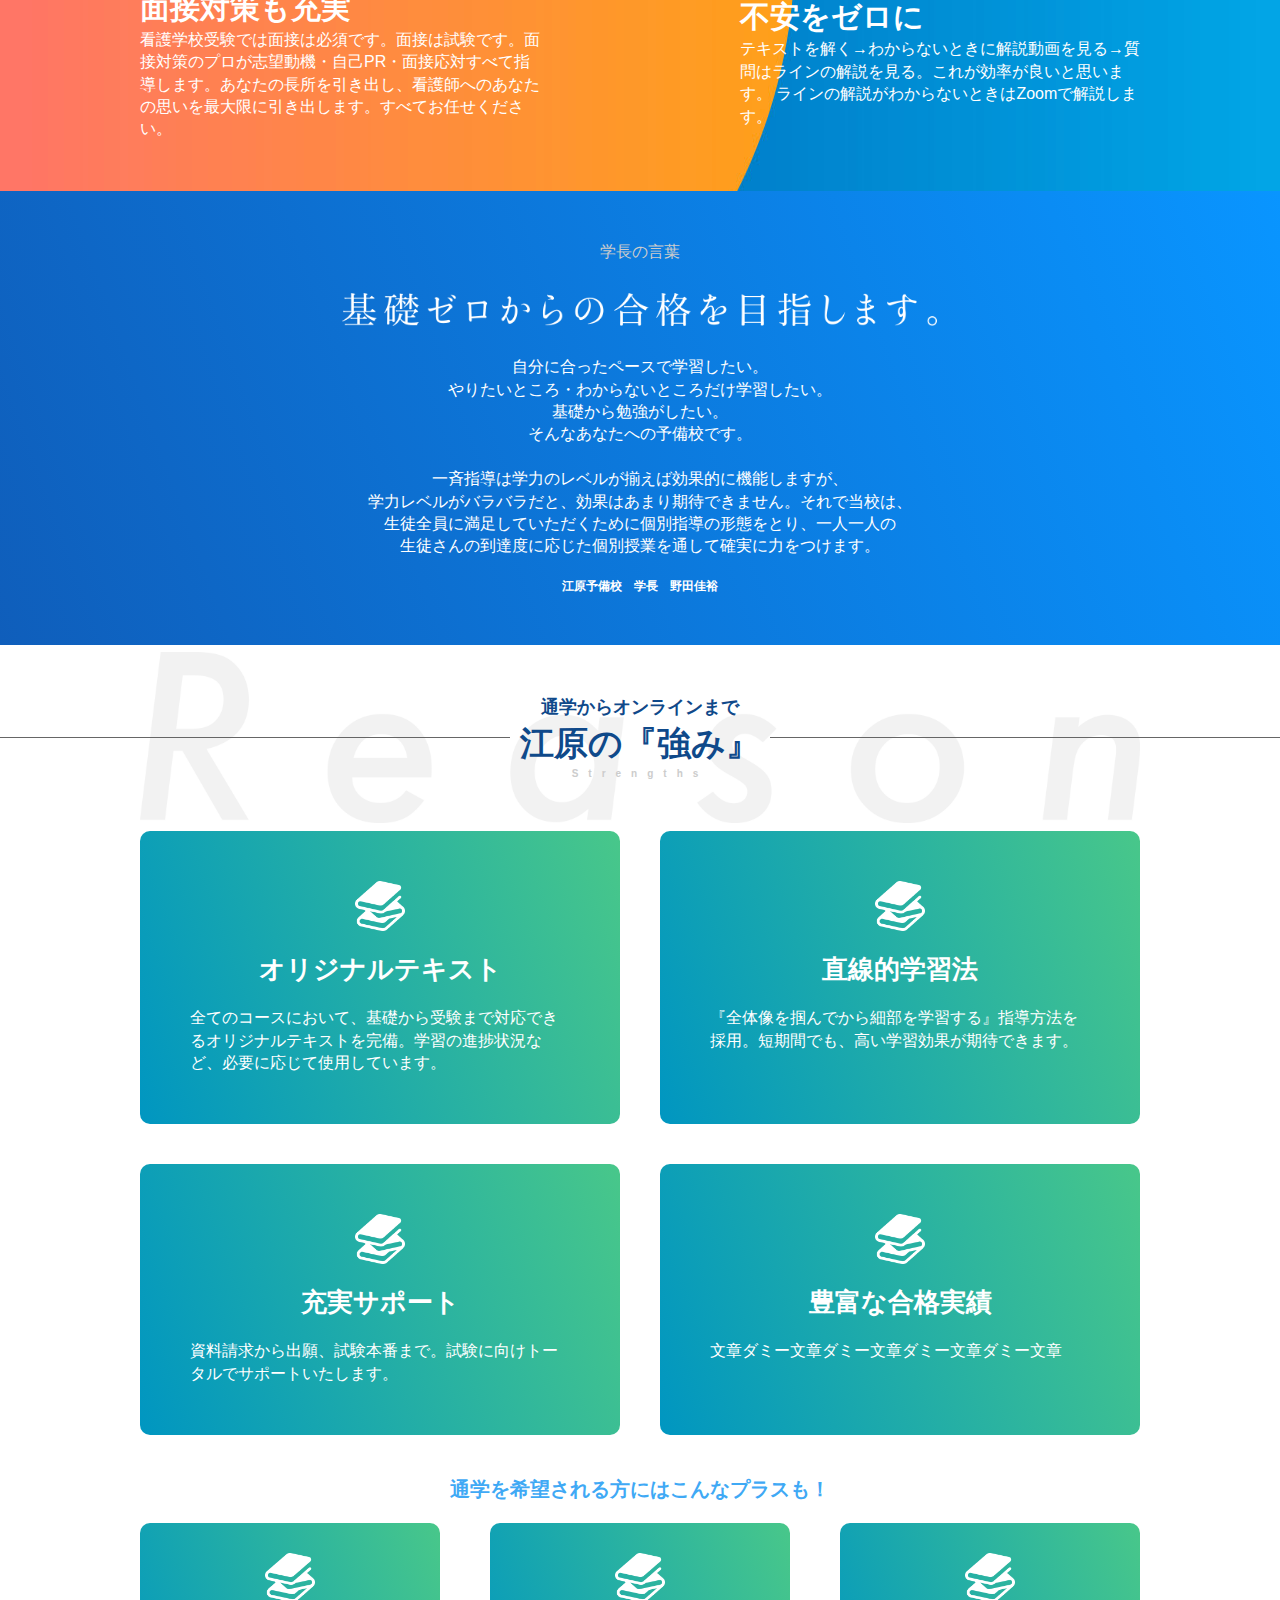
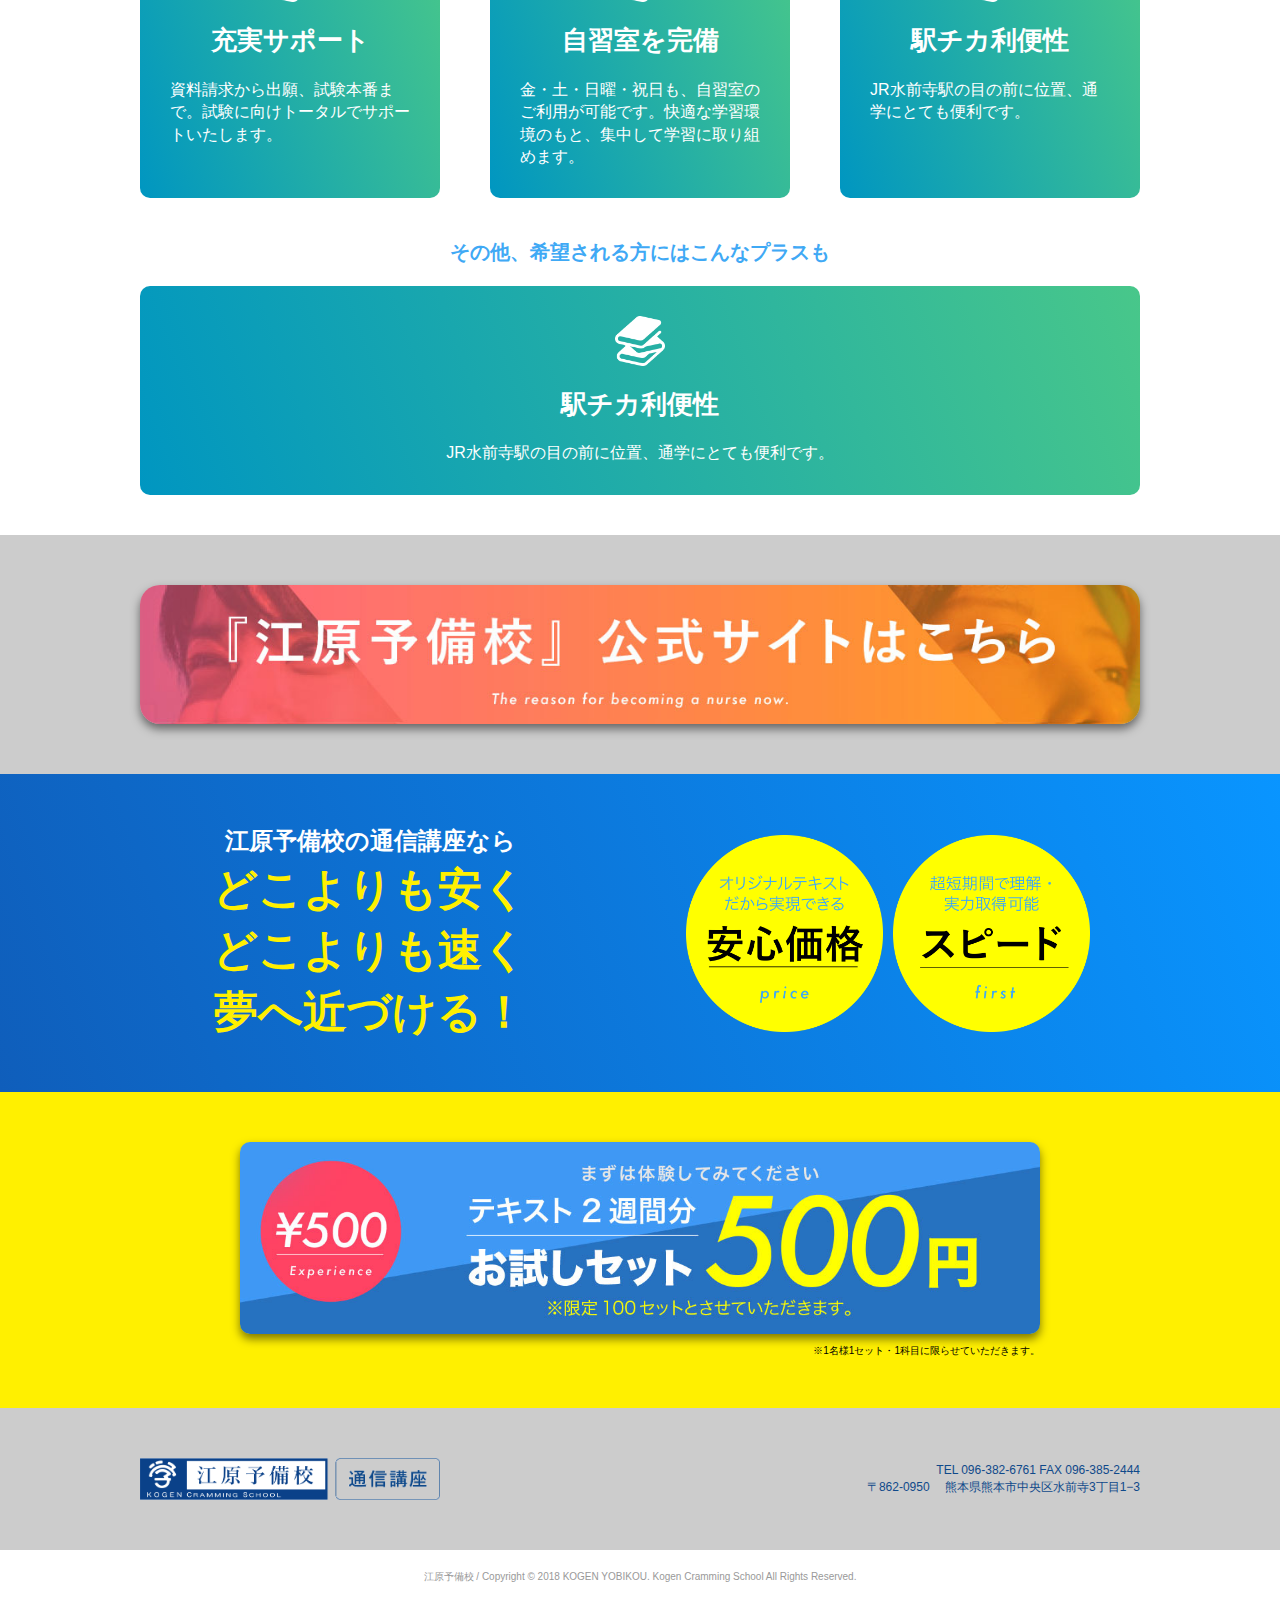
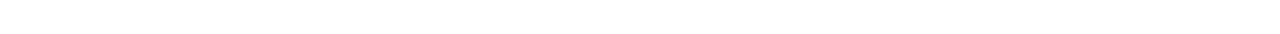
==== commit e23f0dd8: "TOPは取り急ぎこれでOK？" ====
--- a/about/index.html
+++ b/about/index.html
@@ -469,8 +469,9 @@
 <div class="common_conbtn_bg">
 <div class="content_1000">
 <div class="common_conbtn_in">
-<a href="#"><img src="../images/contact_btn.jpg" alt=""/>
-</a>
+<a href="#" class="pc_tab"><img src="../images/contact_btn.jpg" alt="江原予備校の通信講座お試しセットが2週間分500円"/></a>
+<a href="#" class="sp"><img src="../images/contact_btn_sp.jpg" alt="江原予備校の通信講座お試しセットが2週間分500円"/></a>
+<p>※1名様1セット・1科目に限らせていただきます。</p>
 </div>
 </div><!--1000-->
 </div><!--conbtn_bg-->
@@ -488,7 +489,7 @@
 <div class="footer_bg">
 <div class="content_1000">
 <div class="footer_in">
-<h2><a href="/"><img src="../images/footer_logo.gif"  alt=""/></a></h2>
+<h2><a href="/"><img src="../images/footer_logo.gif"  alt="江原予備校の通信講座"/></a></h2>
 <p>TEL 096-382-6761 FAX 096-385-2444<br>
 〒862-0950 　熊本県熊本市中央区水前寺3丁目1−3</p>
 </div><!--in-->
--- a/css/common.css
+++ b/css/common.css
@@ -468,6 +468,12 @@
 box-shadow: 0 5px 10px 0 rgb(0 0 0 / 50%);
 }
 
+.common_conbtn_in p{
+text-align: right;
+font-size:1rem;
+margin-top:10px;
+}
+
 .common_marker01{
 background-color: #FFFF00;
     padding: 2px 7px;
@@ -984,6 +990,11 @@
 order:1;
 }
 
+
+.common_reason_wrap h3{
+margin: 40px 0;
+}
+
 /*体験*/
 .common_taiken_box {
 flex-wrap:wrap;
@@ -991,6 +1002,16 @@
 .common_taiken_in01, .common_taiken_in02 {
     flex-basis: 100%;
 	}
+	
+.common_taiken_in01 p, .common_taiken_in02 p{
+margin-bottom:20px;
+}
+
+
+.common_taiken_fuki img{
+max-width: 500px;
+margin: 0 auto 20px;
+}
 
 /* ----------- */
 /* 下部固定
@@ -1017,6 +1038,7 @@
 /* ----------- */
 .footer_in {
 flex-wrap:wrap;
+justify-content: center;
 }
 
 .footer_in p {
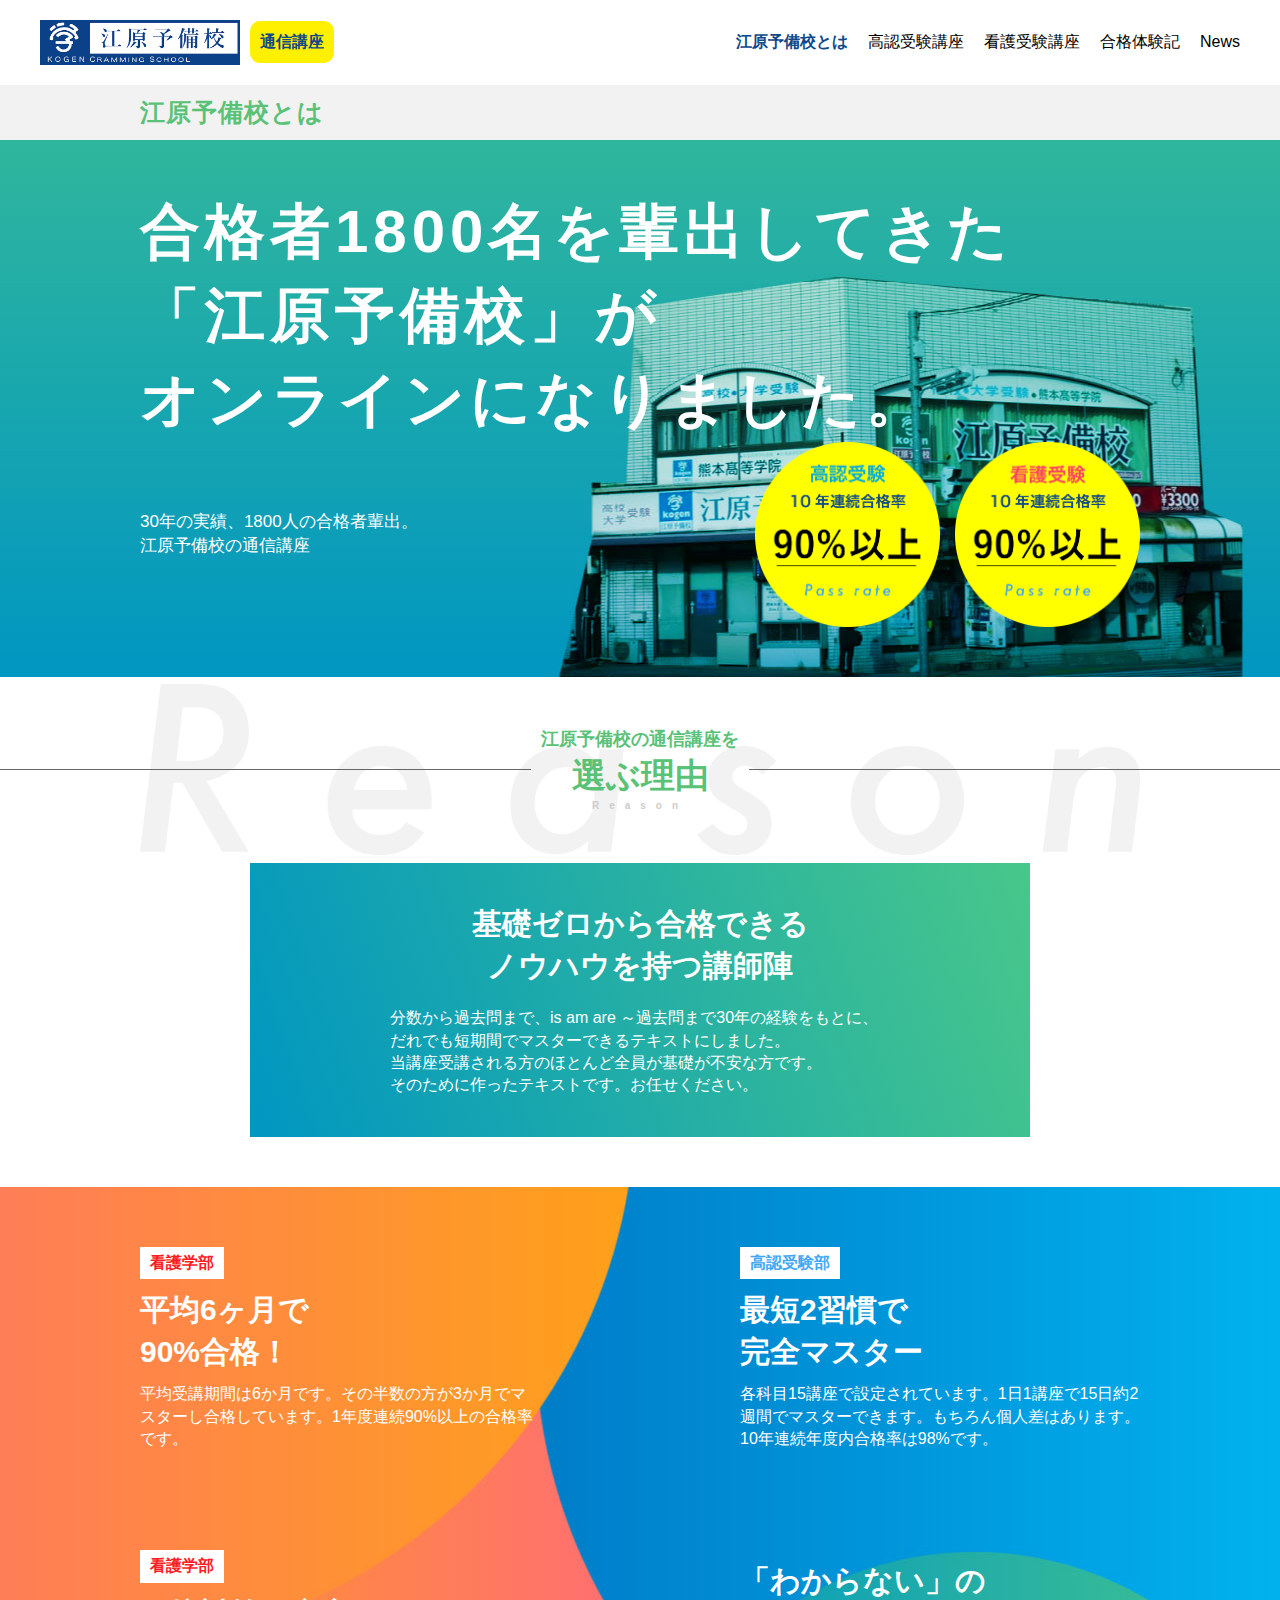
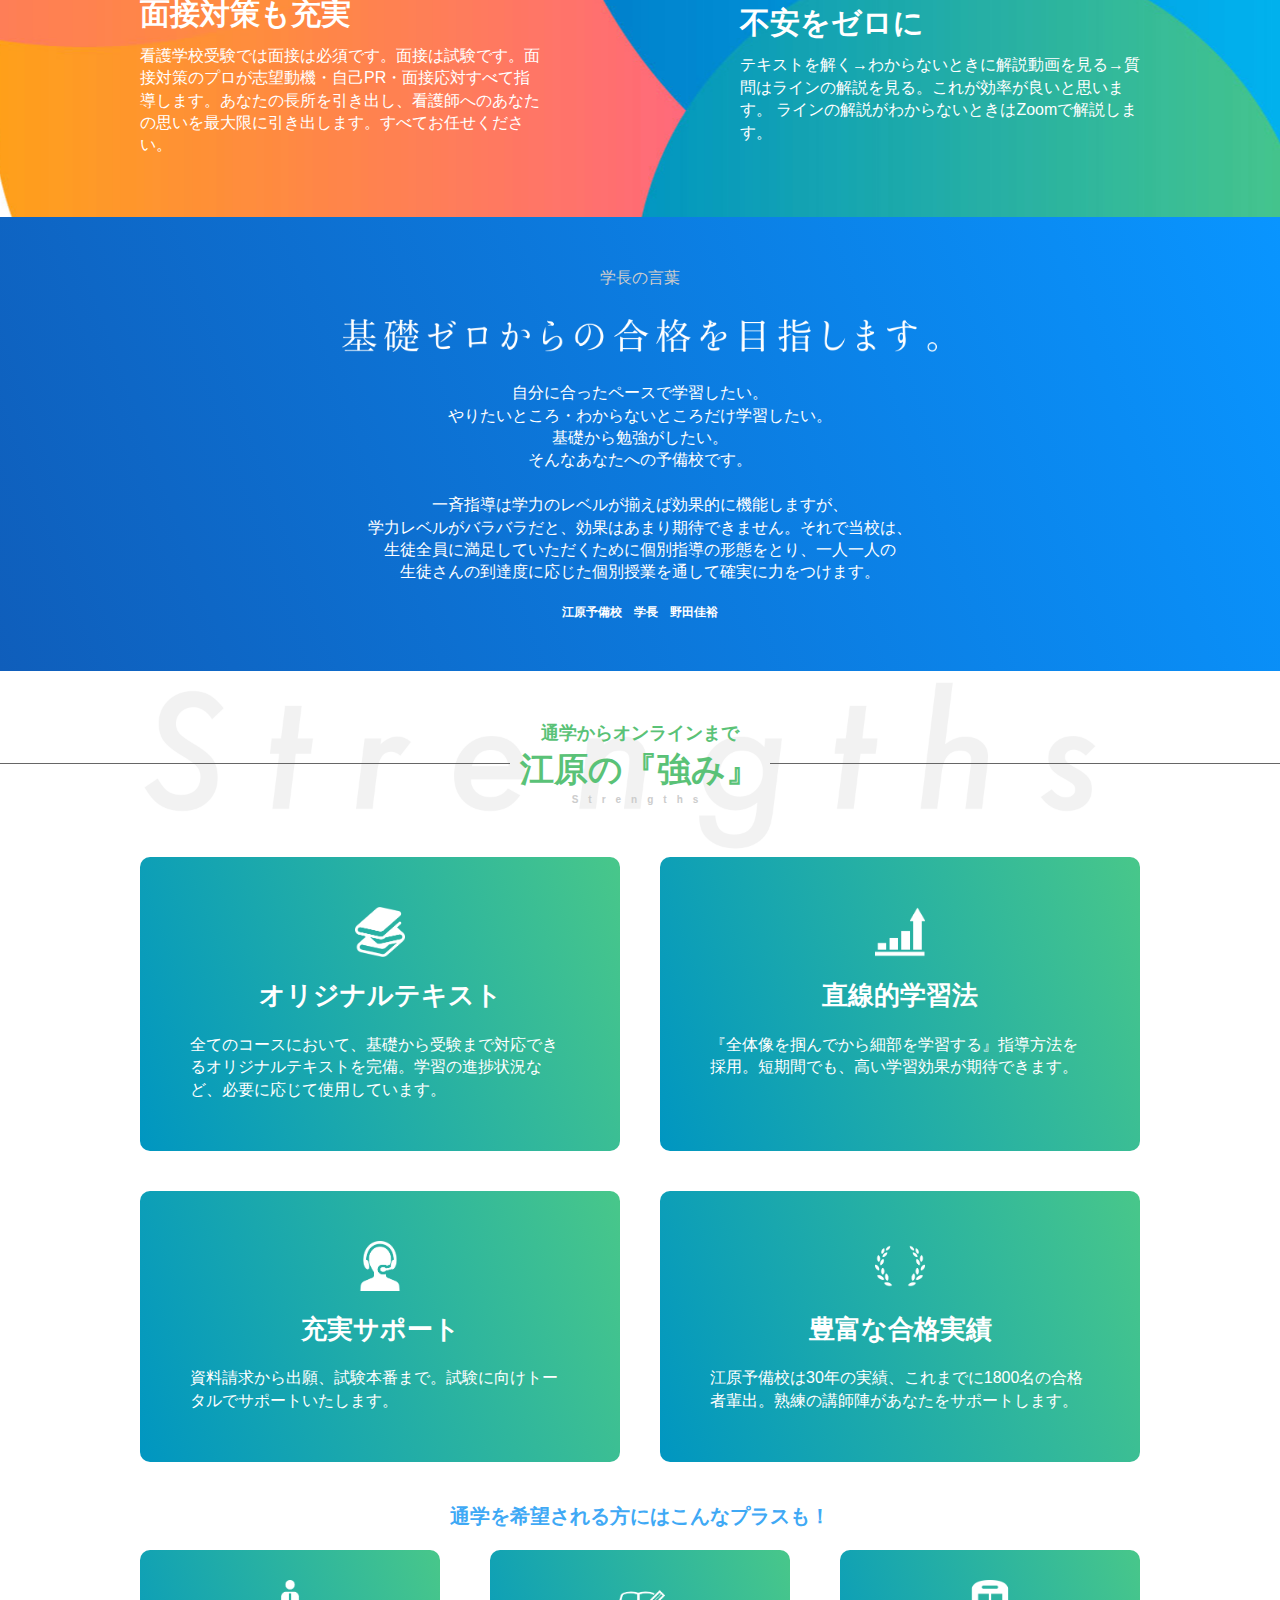
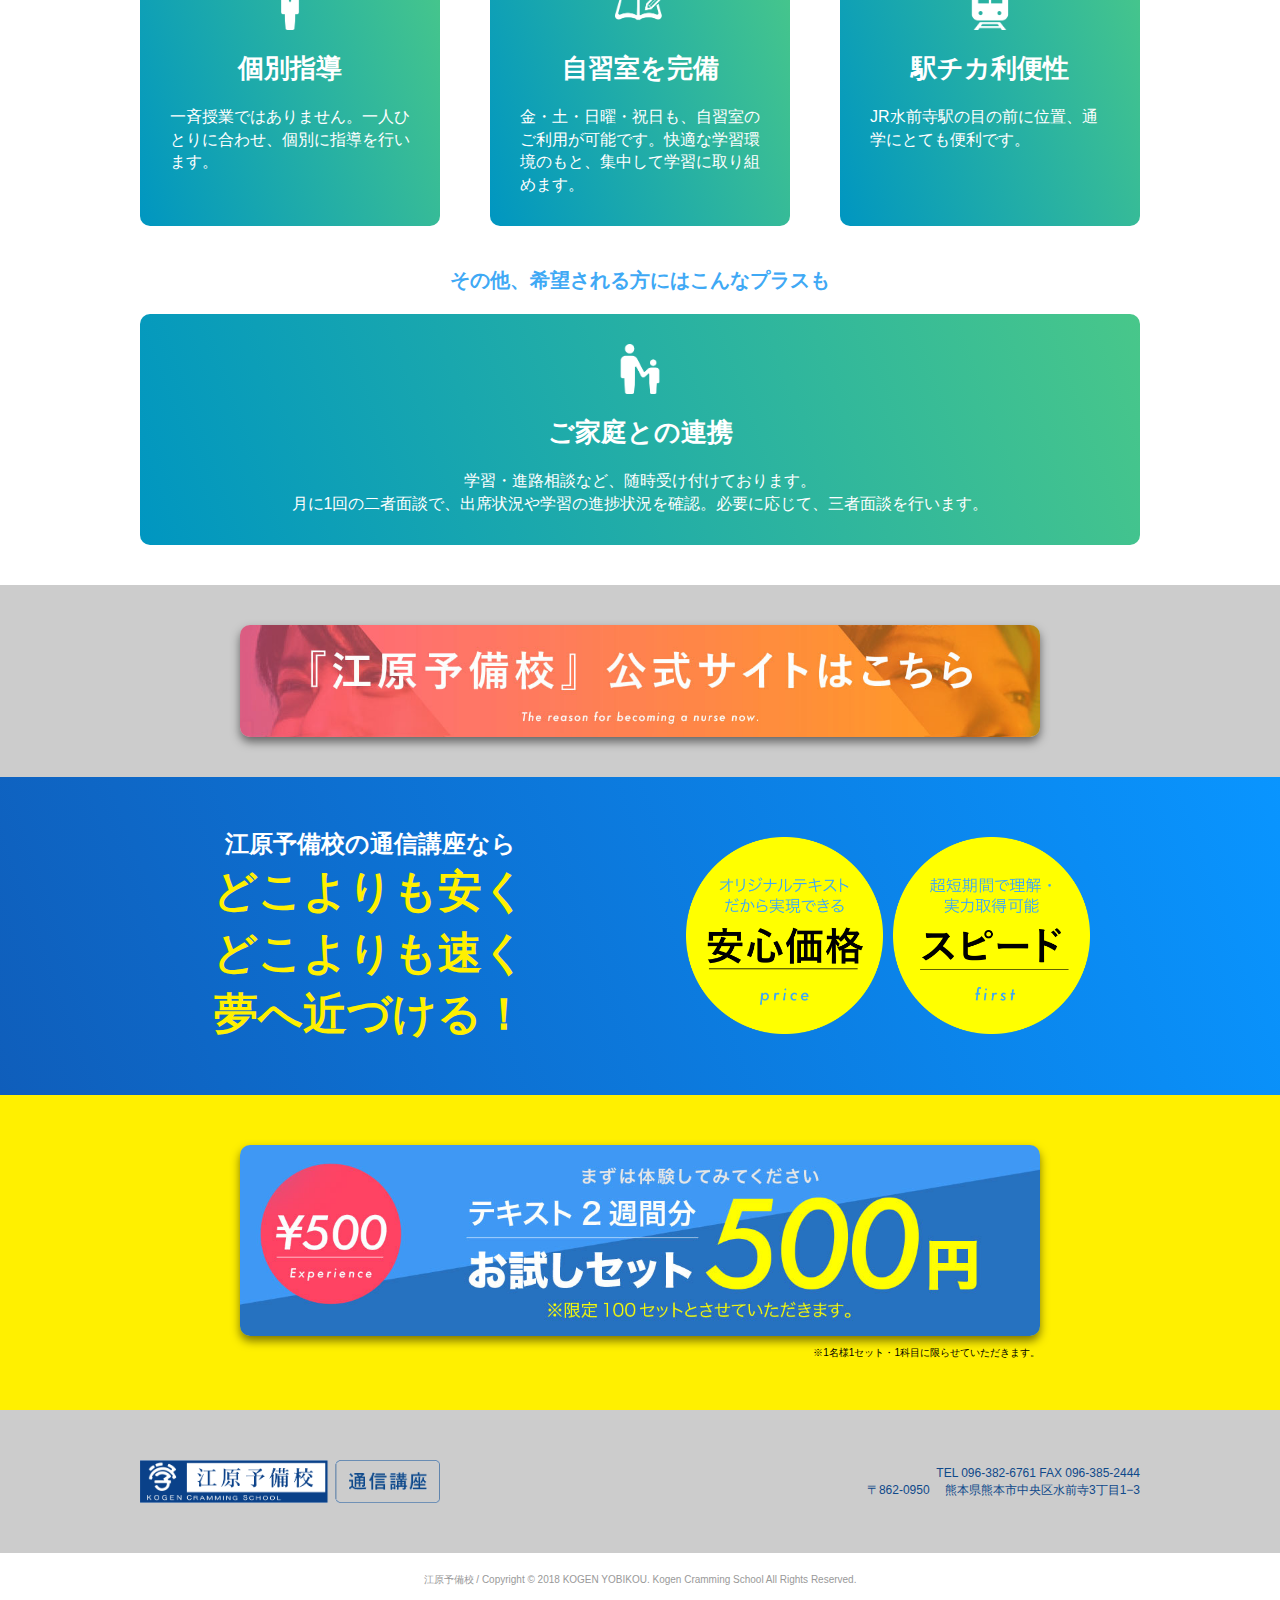
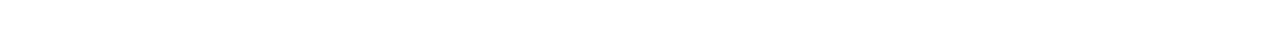
==== commit 0d2126de: "aboutを整えています" ====
--- a/about/index.html
+++ b/about/index.html
@@ -67,7 +67,7 @@
 
 
 
-<div class="hasei_head01 goukaku">
+<div class="hasei_head01 about">
 <div class="content_1000">
 <h1 clss="sp_tx02">江原予備校とは</h1>
 </div><!--1000-->
@@ -75,17 +75,17 @@
 
 
 
-<div class="hasei_topimage goukaku">
-<div class="content_1000">
-
-<p class="hasei_topimage_big sp_tx01">創業●●年<br>
-合格者●●●名を輩出してきた<br>
+<div class="hasei_topimage about">
+<div class="content_1000">
+
+<p class="hasei_topimage_big sp_tx01">
+合格者1800名を輩出してきた<br>
 「江原予備校」が<br>
 オンラインになりました。
 </p>
 
 <div class="hasei_topimage_bottom">
-<p class="hasei_topimage_small sp_tx03">30年の実績、◎◎人の合格者排出。<br>江原予備校の通信講座</p>
+<p class="hasei_topimage_small sp_tx03">30年の実績、1800人の合格者輩出。<br>江原予備校の通信講座</p>
 
 <div class="hasei_topimage_icon">
 <p><img src="../images/icon_kounin.png" alt=""/></p>
@@ -101,7 +101,7 @@
 
 
 
-<div class="common_ti01 reason darkblue">
+<div class="common_ti01 reason green">
 <div class="common_ti_in">
 <p>江原予備校の通信講座を</p>
 <h2>選ぶ理由</h2>
@@ -112,7 +112,7 @@
 
 <div class="content_1000">
 <div class="aboutbox01 bg_green01">
-<h3>基礎ゼロから合格できる<br>
+<h3 class="sp_tx02">基礎ゼロから合格できる<br>
 ノウハウを持つ講師陣</h3>
 <p>分数から過去問まで、is am are ～過去問まで30年の経験をもとに、だれでも短期間でマスターできるテキストにしました。<br>
 当講座受講される方のほとんど全員が基礎が不安な方です。<br>
@@ -122,24 +122,6 @@
 </div><!--1000-->
 
 
-<style>
-.aboutbox01{
-color: #fff;
-padding:4%;
-max-width:700px;
-margin:0 auto;
-}
-.aboutbox01 h3{
-font-weight: bold;
-font-size:3rem;
-text-align: center;
-margin-bottom:20px;
-}
-.aboutbox01 p{
-width:500px;
-margin:0 auto;
-}
-</style>
 
 
 
@@ -151,14 +133,14 @@
 
 <div class="aboutbox02_1">
 <div class="about_txicon02">看護学部</div>
-<h3>平均6ヶ月で<br>
+<h3 class="sp_tx02">平均6ヶ月で<br>
 90%合格！</h3>
 <p>平均受講期間は6か月です。その半数の方が3か月でマスターし合格しています。1年度連続90%以上の合格率です。</p>
 </div><!--02_1-->
 
 <div class="aboutbox02_1">
 <div class="about_txicon01">高認受験部</div>
-<h3>最短2習慣で<br>
+<h3 class="sp_tx02">最短2習慣で<br>
 完全マスター</h3>
 <p>各科目15講座で設定されています。1日1講座で15日約2週間でマスターできます。もちろん個人差はあります。
 10年連続年度内合格率は98%です。</p>
@@ -166,12 +148,12 @@
 
 <div class="aboutbox02_1">
 <div class="about_txicon02">看護学部</div>
-<h3>面接対策も充実</h3>
+<h3 class="sp_tx02">面接対策も充実</h3>
 <p>看護学校受験では面接は必須です。面接は試験です。面接対策のプロが志望動機・自己PR・面接応対すべて指導します。あなたの長所を引き出し、看護師へのあなたの思いを最大限に引き出します。すべてお任せください。</p>
 </div><!--02_1-->
 
 <div class="aboutbox02_1">
-<h3>「わからない」の<br>
+<h3 class="sp_tx02">「わからない」の<br>
 不安をゼロに</h3>
 <p>テキストを解く→わからないときに解説動画を見る→質問はラインの解説を見る。これが効率が良いと思います。
 ラインの解説がわからないときはZoomで解説します。</p>
@@ -181,45 +163,6 @@
 </div><!--1000-->
 
 </div><!--02-->
-<style>
-
-.aboutbox02{
-background: url("images/cercle_bg.jpg")
-}
-.aboutbox02_in{
-display: flex;
-flex-wrap:wrap;
-justify-content: space-between;
-}
-
-
-.aboutbox02_1{
-color:#fff;
-flex-basis:40%;
-margin:50px 0;
-}
-.aboutbox02_1 h3{
-font-weight: bold;
-font-size:3rem;
-}
-.about_txicon01{
-background-color:#fff;
-font-weight: bold;
-color:#3FA9F5;
-display: inline-block;
-padding:5px 10px;
-}
-.about_txicon02{
-background-color:#fff;
-font-weight: bold;
-color:#FF1D25;
-display: inline-block;
-padding:5px 10px;
-}
-
-
-
-</style>
 
 
 
@@ -255,7 +198,7 @@
 
 
 
-<div class="common_ti01 reason darkblue">
+<div class="common_ti01 strengths green">
 <div class="common_ti_in">
 <p>通学からオンラインまで</p>
 <h2>江原の『強み』</h2>
@@ -276,104 +219,54 @@
 
 <div class="st_box01 bg_green01 st_box_ti">
 <span><img src="images/icon01.png" alt=""/></span>
-<h3>オリジナルテキスト </h3>
+<h3 class="sp_tx02">オリジナルテキスト </h3>
 <p>全てのコースにおいて、基礎から受験まで対応できるオリジナルテキストを完備。学習の進捗状況など、必要に応じて使用しています。</p>
 </div><!--box01-->
 
 <div class="st_box01 bg_green01 st_box_ti">
-<span><img src="images/icon01.png" alt=""/></span>
-<h3>直線的学習法</h3>
+<span><img src="images/icon02.png" alt=""/></span>
+<h3 class="sp_tx02">直線的学習法</h3>
 <p>『全体像を掴んでから細部を学習する』指導方法を採用。短期間でも、高い学習効果が期待できます。</p>
 </div><!--box01-->
 
 <div class="st_box01 bg_green01 st_box_ti">
-<span><img src="images/icon01.png" alt=""/></span>
-<h3>充実サポート</h3>
+<span><img src="images/icon03.png" alt=""/></span>
+<h3 class="sp_tx02">充実サポート</h3>
 <p>資料請求から出願、試験本番まで。試験に向けトータルでサポートいたします。</p>
 </div><!--box01-->
 
 <div class="st_box01 bg_green01 st_box_ti">
-<span><img src="images/icon01.png" alt=""/></span>
-<h3>豊富な合格実績</h3>
-<p>文章ダミー文章ダミー文章ダミー文章ダミー文章</p>
+<span><img src="images/icon04.png" alt=""/></span>
+<h3 class="sp_tx02">豊富な合格実績</h3>
+<p>江原予備校は30年の実績、これまでに1800名の合格者輩出。熟練の講師陣があなたをサポートします。</p>
 </div><!--box01-->
 </div><!--flex01-->
 
 
 
-<style>
-.st_wrap{
-color:#fff;
-}
-.st_flex01{
-display: flex;
-justify-content: space-between;
-flex-wrap: wrap;
-}
-.st_box01{
-flex-basis:38%;
-border-radius:10px;
-padding:5%;
-margin-bottom:4%;
-}
-.st_box_ti span{
-display: block;
-max-width:50px;
-margin:0 auto;
-}
-.st_box_ti h3{
-text-align: center;
-font-weight: bold;
-font-size:2.6rem;
-margin:20px 0;
-}
-
-.st_bigti{
-text-align: center;
-font-weight: bold;
-color:#3FA9F5;
-margin-bottom:20px;
-font-size:2rem;
-}
-
-.st_flex02{
-display: flex;
-justify-content: space-between;
-}
-.st_box02{
-flex-basis:24%;
-padding:3%;
-border-radius:10px;
-margin-bottom:4%;
-}
-</style>
-
-
-
-<p class="st_bigti">通学を希望される方にはこんなプラスも！</p>
-
-
-
+
+
+<p class="st_bigti sp_tx02">通学を希望される方にはこんなプラスも！</p>
 
 
 
 <div class="st_flex02">
 
 <div class="st_box02 bg_green01 st_box_ti">
-<span><img src="images/icon01.png" alt=""/></span>
-<h3>充実サポート</h3>
-<p>資料請求から出願、試験本番まで。試験に向けトータルでサポートいたします。</p>
+<span><img src="images/icon05.png" alt=""/></span>
+<h3 class="sp_tx02">個別指導</h3>
+<p>一斉授業ではありません。一人ひとりに合わせ、個別に指導を行います。</p>
 </div><!--box02-->
 
 <div class="st_box02 bg_green01 st_box_ti">
-<span><img src="images/icon01.png" alt=""/></span>
-<h3>自習室を完備</h3>
+<span><img src="images/icon06.png" alt=""/></span>
+<h3 class="sp_tx02">自習室を完備</h3>
 <p>金・土・日曜・祝日も、自習室のご利用が可能です。快適な学習環境のもと、集中して学習に取り組めます。</p>
 </div><!--box02-->
 
 <div class="st_box02 bg_green01 st_box_ti">
-<span><img src="images/icon01.png" alt=""/></span>
-<h3>駅チカ利便性</h3>
+<span><img src="images/icon07.png" alt=""/></span>
+<h3 class="sp_tx02">駅チカ利便性</h3>
 <p>JR水前寺駅の目の前に位置、通学にとても便利です。</p>
 </div><!--box02-->
 
@@ -382,14 +275,15 @@
 
 
 
-<p class="st_bigti">その他、希望される方にはこんなプラスも</p>
+<p class="st_bigti sp_tx02">その他、希望される方にはこんなプラスも</p>
 
 
 
 <div class="st_box02 bg_green01 st_box_ti">
-<span><img src="images/icon01.png" alt=""/></span>
-<h3>駅チカ利便性</h3>
-<p style="text-align: center;">JR水前寺駅の目の前に位置、通学にとても便利です。</p>
+<span><img src="images/icon08.png" alt=""/></span>
+<h3 class="sp_tx02">ご家庭との連携</h3>
+<p style="text-align: center;">学習・進路相談など、随時受け付けております。<br>
+月に1回の二者面談で、出席状況や学習の進捗状況を確認。必要に応じて、三者面談を行います。</p>
 </div><!--box02-->
 
 
@@ -422,10 +316,12 @@
 
 <style>
 .yobikou_btn{
-padding:50px 0;
+padding:40px 0;
 }
 .yobikou_btn img{
-border-radius:20px;
+border-radius:10px;
+max-width:800px;
+margin: 0 auto;
 box-shadow: 0 5px 10px 0 rgb(0 0 0 / 50%);
 }
 </style>
--- a/css/common.css
+++ b/css/common.css
@@ -251,7 +251,13 @@
 	background-size: 1000px;
     background-repeat: no-repeat;
     background-position: center;
-	
+}
+
+.common_ti01.strengths{
+background: url("../images/tibg_strengths.gif") 100%;
+	background-size: 1000px;
+    background-repeat: no-repeat;
+    background-position: center;
 }
 
 /*文字色・個別設定*/
@@ -275,6 +281,11 @@
 .common_ti01.white{
 color:#fff;
 }
+
+.common_ti01.green{
+color:#5AC277;
+}
+
 
 
 
@@ -557,6 +568,11 @@
 color:#564EE2;
 }
 
+.hasei_head01.about{
+color:#5AC277;
+}
+
+
 
 .hasei_topimage{
 background-color: blue;
@@ -599,6 +615,13 @@
 .hasei_topimage.goukaku{
 background-image: url("../goukaku/images/topimage_bg.jpg");
 }
+
+
+.hasei_topimage.about{
+background-image: url("../about/images/topimage_bg.jpg");
+background-position: bottom;
+}
+
 
 
 
--- a/css/about.css
+++ b/css/about.css
@@ -2,8 +2,124 @@
 
 
 /* ----------- */
-/* 上・合格実績リスト
+/* 上・メッセージ
 /* ----------- */
+
+
+.aboutbox01{
+color: #fff;
+padding:4%;
+max-width:700px;
+margin:0 auto 50px;
+}
+.aboutbox01 h3{
+font-weight: bold;
+font-size:3rem;
+text-align: center;
+margin-bottom:20px;
+}
+.aboutbox01 p{
+max-width:500px;
+margin:0 auto;
+}
+
+/* ----------- */
+/* 上・各特徴
+/* ----------- */
+
+
+
+.aboutbox02{
+background-image: url("../about/images/cercle_bg.jpg");
+background-position: center;
+    background-repeat: no-repeat;
+}
+.aboutbox02_in{
+display: flex;
+flex-wrap:wrap;
+justify-content: space-between;
+    padding: 10px 0;
+}
+
+
+.aboutbox02_1{
+color:#fff;
+flex-basis:40%;
+margin:50px 0;
+}
+.aboutbox02_1 h3{
+font-weight: bold;
+font-size:3rem;
+margin:10px 0;
+}
+.about_txicon01{
+background-color:#fff;
+font-weight: bold;
+color:#3FA9F5;
+display: inline-block;
+padding:5px 10px;
+}
+.about_txicon02{
+background-color:#fff;
+font-weight: bold;
+color:#FF1D25;
+display: inline-block;
+padding:5px 10px;
+}
+
+
+
+/* ----------- */
+/* 下・強み
+/* ----------- */
+
+
+
+.st_wrap{
+color:#fff;
+}
+.st_flex01{
+display: flex;
+justify-content: space-between;
+flex-wrap: wrap;
+}
+.st_box01{
+flex-basis:38%;
+border-radius:10px;
+padding:5%;
+margin-bottom:4%;
+}
+.st_box_ti span{
+display: block;
+max-width:50px;
+margin:0 auto;
+}
+.st_box_ti h3{
+text-align: center;
+font-weight: bold;
+font-size:2.6rem;
+margin:20px 0;
+}
+
+.st_bigti{
+text-align: center;
+font-weight: bold;
+color:#3FA9F5;
+margin-bottom:20px;
+font-size:2rem;
+}
+
+.st_flex02{
+display: flex;
+justify-content: space-between;
+}
+.st_box02{
+flex-basis:24%;
+padding:3%;
+border-radius:10px;
+margin-bottom:4%;
+}
+
 
 
 
@@ -20,7 +136,29 @@
 /*smartphone------------------------------------------------------------------------------------------------------------------------------*/
 
 @media screen and (max-width: 764px) {
+.aboutbox01{
+padding:6%;
+margin:0 auto 30px;
+}
 
+.aboutbox02 {
+    background-size: cover;
+	}
+.aboutbox02_1{
+flex-basis:100%;
+margin:20px 0;
+}
+
+.st_box01 {
+    flex-basis: 100%;
+	}
+	
+.st_flex02{
+flex-wrap:wrap;
+}
+.st_box02 {
+    flex-basis: 100%;
+	}
 
 }
 
